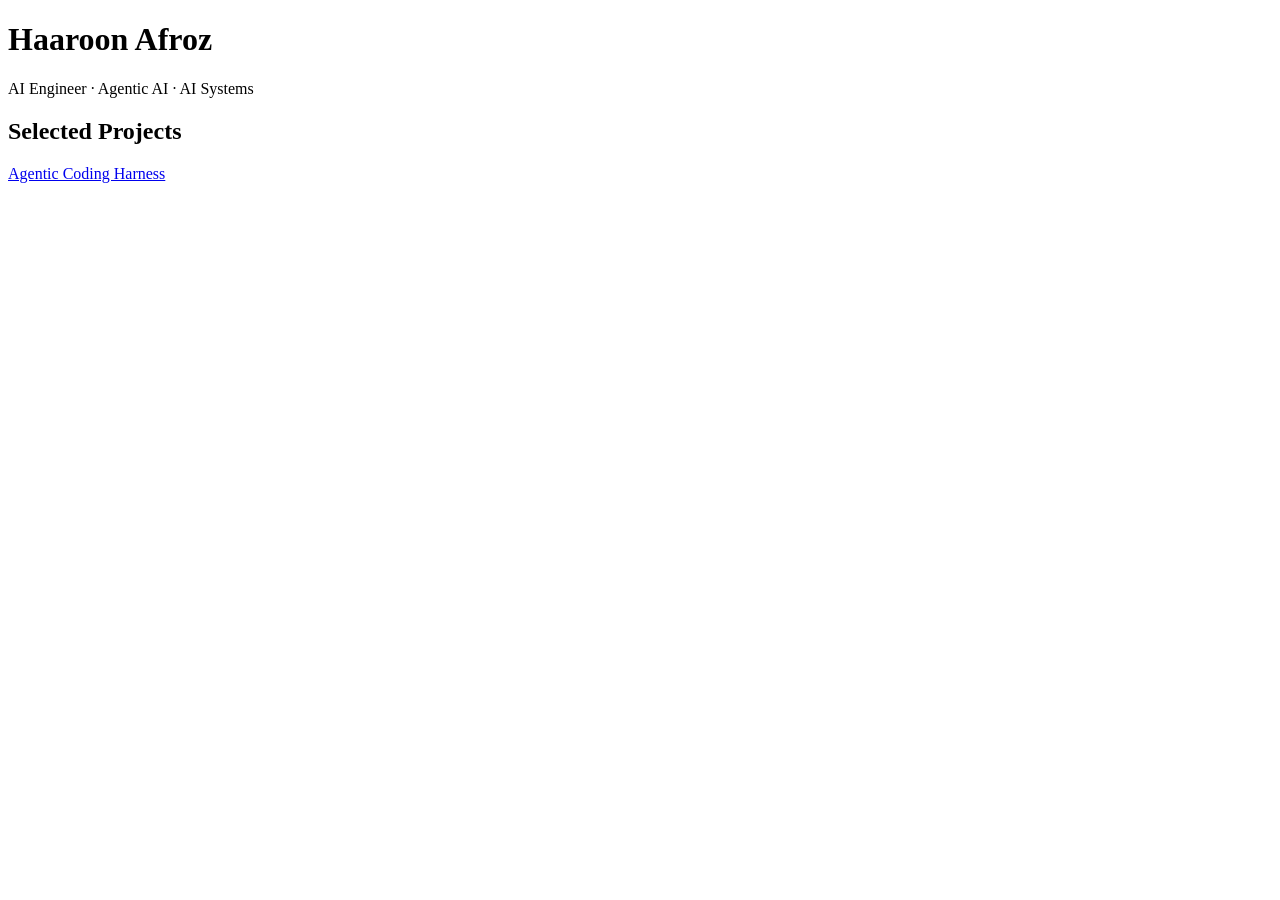
==== index.html @ fab5ee5d "first" ====
<!DOCTYPE html>
<html lang="en">
<head>
  <meta charset="UTF-8">
  <meta name="viewport" content="width=device-width, initial-scale=1.0">
  <title>Haaroon Afroz — AI Engineer</title>
  <link rel="stylesheet" href="styles.css">
</head>

<body>

  <header>
    <h1>Haaroon Afroz</h1>
    <p>AI Engineer · Agentic AI · AI Systems</p>
  </header>

  <main>
    <h2>Selected Projects</h2>

    <a href="/projects/task-coder-agent/">
      Agentic Coding Harness
    </a>
  </main>

</body>
</html>
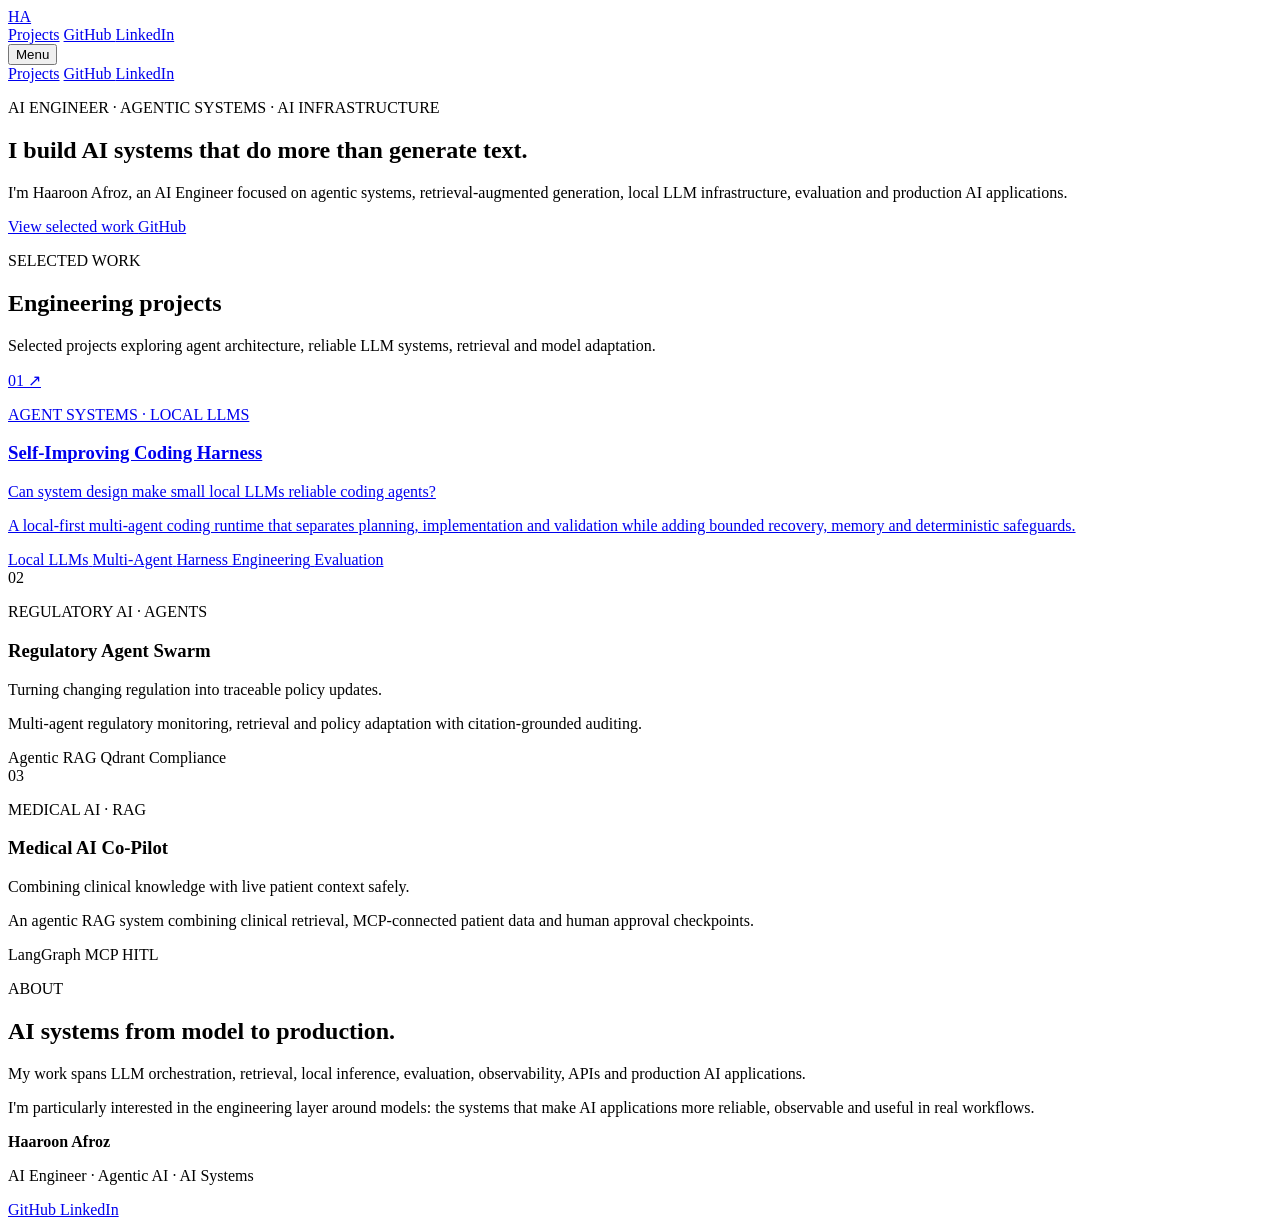
==== commit 49dc0634: "task-coder-agent" ====
--- a/index.html
+++ b/index.html
@@ -2,25 +2,390 @@
 <html lang="en">
 <head>
   <meta charset="UTF-8">
-  <meta name="viewport" content="width=device-width, initial-scale=1.0">
+
+  <meta
+    name="viewport"
+    content="width=device-width, initial-scale=1.0"
+  >
+
+  <meta
+    name="description"
+    content="Haaroon Afroz — AI Engineer working on agentic AI, RAG, local LLM systems and AI infrastructure."
+  >
+
   <title>Haaroon Afroz — AI Engineer</title>
-  <link rel="stylesheet" href="styles.css">
+
+  <link rel="stylesheet" href="/styles.css">
 </head>
 
 <body>
 
-  <header>
-    <h1>Haaroon Afroz</h1>
-    <p>AI Engineer · Agentic AI · AI Systems</p>
+  <!-- =========================
+       SITE NAVIGATION
+  ========================== -->
+
+  <header class="site-header">
+    <div class="container nav-container">
+
+      <a href="/" class="site-logo">
+        HA
+      </a>
+
+      <nav class="desktop-nav">
+        <a href="#projects">Projects</a>
+
+        <a
+          href="https://github.com/haaroonafroz"
+          target="_blank"
+          rel="noopener noreferrer"
+        >
+          GitHub
+        </a>
+
+        <a
+          href="https://www.linkedin.com/in/haaroon-afroz-ognawala/"
+          target="_blank"
+          rel="noopener noreferrer"
+        >
+          LinkedIn
+        </a>
+      </nav>
+
+      <button
+        class="mobile-menu-button"
+        aria-label="Open navigation"
+        aria-expanded="false"
+      >
+        Menu
+      </button>
+
+    </div>
+
+    <nav class="mobile-nav">
+      <a href="#projects">Projects</a>
+
+      <a
+        href="https://github.com/haaroonafroz"
+        target="_blank"
+        rel="noopener noreferrer"
+      >
+        GitHub
+      </a>
+
+      <a
+        href="https://www.linkedin.com/in/haaroon-afroz-ognawala/"
+        target="_blank"
+        rel="noopener noreferrer"
+      >
+        LinkedIn
+      </a>
+    </nav>
+
   </header>
 
+
   <main>
-    <h2>Selected Projects</h2>
-
-    <a href="/projects/task-coder-agent/">
-      Agentic Coding Harness
-    </a>
+
+    <!-- =========================
+         HERO
+    ========================== -->
+
+    <section class="home-hero section">
+      <div class="container">
+
+        <p class="eyebrow">
+          AI ENGINEER · AGENTIC SYSTEMS · AI INFRASTRUCTURE
+        </p>
+
+        <h1 class="home-title">
+          I build AI systems that
+          <span class="muted-text">
+            do more than generate text.
+          </span>
+        </h1>
+
+        <p class="home-intro">
+          I'm Haaroon Afroz, an AI Engineer focused on
+          agentic systems, retrieval-augmented generation,
+          local LLM infrastructure, evaluation and production
+          AI applications.
+        </p>
+
+        <div class="hero-actions">
+
+          <a
+            class="button button-primary"
+            href="#projects"
+          >
+            View selected work
+          </a>
+
+          <a
+            class="button button-secondary"
+            href="https://github.com/haaroonafroz"
+            target="_blank"
+            rel="noopener noreferrer"
+          >
+            GitHub
+          </a>
+
+        </div>
+
+      </div>
+    </section>
+
+
+    <!-- =========================
+         PROJECTS
+    ========================== -->
+
+    <section
+      class="section section-bordered"
+      id="projects"
+    >
+
+      <div class="container">
+
+        <div class="section-heading">
+
+          <p class="eyebrow">
+            SELECTED WORK
+          </p>
+
+          <h2>
+            Engineering projects
+          </h2>
+
+          <p class="section-description">
+            Selected projects exploring agent architecture,
+            reliable LLM systems, retrieval and model
+            adaptation.
+          </p>
+
+        </div>
+
+
+        <div class="project-grid">
+
+          <!-- PROJECT 1 -->
+
+          <a
+            href="/projects/task-coder-agent/"
+            class="project-card featured-project"
+          >
+
+            <div class="project-card-top">
+
+              <span class="project-number">
+                01
+              </span>
+
+              <span class="project-arrow">
+                ↗
+              </span>
+
+            </div>
+
+            <div class="project-card-content">
+
+              <p class="project-type">
+                AGENT SYSTEMS · LOCAL LLMS
+              </p>
+
+              <h3>
+                Self-Improving Coding Harness
+              </h3>
+
+              <p class="project-question">
+                Can system design make small local LLMs
+                reliable coding agents?
+              </p>
+
+              <p class="project-summary">
+                A local-first multi-agent coding runtime
+                that separates planning, implementation
+                and validation while adding bounded
+                recovery, memory and deterministic
+                safeguards.
+              </p>
+
+            </div>
+
+            <div class="tag-row">
+              <span>Local LLMs</span>
+              <span>Multi-Agent</span>
+              <span>Harness Engineering</span>
+              <span>Evaluation</span>
+            </div>
+
+          </a>
+
+
+          <!-- FUTURE PROJECT 2 -->
+
+          <article class="project-card project-card-placeholder">
+
+            <div class="project-card-top">
+              <span class="project-number">02</span>
+            </div>
+
+            <div class="project-card-content">
+
+              <p class="project-type">
+                REGULATORY AI · AGENTS
+              </p>
+
+              <h3>
+                Regulatory Agent Swarm
+              </h3>
+
+              <p class="project-question">
+                Turning changing regulation into
+                traceable policy updates.
+              </p>
+
+              <p class="project-summary">
+                Multi-agent regulatory monitoring,
+                retrieval and policy adaptation with
+                citation-grounded auditing.
+              </p>
+
+            </div>
+
+            <div class="tag-row">
+              <span>Agentic RAG</span>
+              <span>Qdrant</span>
+              <span>Compliance</span>
+            </div>
+
+          </article>
+
+
+          <!-- FUTURE PROJECT 3 -->
+
+          <article class="project-card project-card-placeholder">
+
+            <div class="project-card-top">
+              <span class="project-number">03</span>
+            </div>
+
+            <div class="project-card-content">
+
+              <p class="project-type">
+                MEDICAL AI · RAG
+              </p>
+
+              <h3>
+                Medical AI Co-Pilot
+              </h3>
+
+              <p class="project-question">
+                Combining clinical knowledge with
+                live patient context safely.
+              </p>
+
+              <p class="project-summary">
+                An agentic RAG system combining
+                clinical retrieval, MCP-connected
+                patient data and human approval
+                checkpoints.
+              </p>
+
+            </div>
+
+            <div class="tag-row">
+              <span>LangGraph</span>
+              <span>MCP</span>
+              <span>HITL</span>
+            </div>
+
+          </article>
+
+        </div>
+
+      </div>
+
+    </section>
+
+
+    <!-- =========================
+         ABOUT
+    ========================== -->
+
+    <section class="section section-bordered">
+
+      <div class="container narrow-container">
+
+        <p class="eyebrow">
+          ABOUT
+        </p>
+
+        <h2>
+          AI systems from model to production.
+        </h2>
+
+        <p class="large-body">
+          My work spans LLM orchestration, retrieval,
+          local inference, evaluation, observability,
+          APIs and production AI applications.
+        </p>
+
+        <p class="large-body muted-text">
+          I'm particularly interested in the engineering
+          layer around models: the systems that make AI
+          applications more reliable, observable and
+          useful in real workflows.
+        </p>
+
+      </div>
+
+    </section>
+
   </main>
+
+
+  <!-- =========================
+       FOOTER
+  ========================== -->
+
+  <footer class="site-footer">
+
+    <div class="container footer-inner">
+
+      <div>
+        <strong>Haaroon Afroz</strong>
+
+        <p>
+          AI Engineer · Agentic AI · AI Systems
+        </p>
+      </div>
+
+      <div class="footer-links">
+
+        <a
+          href="https://github.com/haaroonafroz"
+          target="_blank"
+          rel="noopener noreferrer"
+        >
+          GitHub
+        </a>
+
+        <a
+          href="https://www.linkedin.com/in/haaroon-afroz-ognawala/"
+          target="_blank"
+          rel="noopener noreferrer"
+        >
+          LinkedIn
+        </a>
+
+      </div>
+
+    </div>
+
+  </footer>
+
+
+  <script src="/script.js"></script>
 
 </body>
 </html>
--- a/styles.css
+++ b/styles.css
@@ -0,0 +1,1186 @@
+<!DOCTYPE html>
+<html lang="en">
+<head>
+
+  <meta charset="UTF-8">
+
+  <meta
+    name="viewport"
+    content="width=device-width, initial-scale=1.0"
+  >
+
+  <meta
+    name="description"
+    content="A self-improving multi-agent coding runtime designed to make resource-constrained local LLMs more reliable at non-trivial software development tasks."
+  >
+
+  <title>
+    Self-Improving Coding Harness — Haaroon Afroz
+  </title>
+
+  <link
+    rel="stylesheet"
+    href="/styles.css"
+  >
+
+</head>
+
+
+<body>
+
+
+  <!-- =========================
+       NAVIGATION
+  ========================== -->
+
+  <header class="site-header">
+
+    <div class="container nav-container">
+
+      <a href="/" class="site-logo">
+        HA
+      </a>
+
+      <nav class="desktop-nav">
+
+        <a href="/">
+          Portfolio
+        </a>
+
+        <a
+          href="https://github.com/haaroonafroz/task-coder-agent"
+          target="_blank"
+          rel="noopener noreferrer"
+        >
+          GitHub
+        </a>
+
+      </nav>
+
+      <button
+        class="mobile-menu-button"
+        aria-label="Open navigation"
+        aria-expanded="false"
+      >
+        Menu
+      </button>
+
+    </div>
+
+    <nav class="mobile-nav">
+
+      <a href="/">
+        Portfolio
+      </a>
+
+      <a
+        href="https://github.com/haaroonafroz/task-coder-agent"
+        target="_blank"
+        rel="noopener noreferrer"
+      >
+        GitHub
+      </a>
+
+    </nav>
+
+  </header>
+
+
+  <main>
+
+
+    <!-- =========================
+         PROJECT HERO
+    ========================== -->
+
+    <section class="project-hero section">
+
+      <div class="container">
+
+        <a
+          href="/#projects"
+          class="back-link"
+        >
+          ← Selected projects
+        </a>
+
+        <p class="eyebrow project-eyebrow">
+          AGENT SYSTEMS · LOCAL LLMS · HARNESS ENGINEERING
+        </p>
+
+        <h1 class="project-title">
+          Can system design make small local LLMs
+          <span class="muted-text">
+            reliable coding agents?
+          </span>
+        </h1>
+
+        <p class="project-lead">
+          I built a local-first multi-agent coding runtime
+          designed around resource-constrained LLMs.
+          Instead of relying on model scale alone, the
+          system moves reliability into the surrounding
+          architecture through specialized roles,
+          validation contracts, deterministic checks,
+          bounded recovery and persistent memory.
+        </p>
+
+
+        <div class="hero-actions">
+
+          <a
+            href="https://github.com/haaroonafroz/task-coder-agent"
+            class="button button-primary"
+            target="_blank"
+            rel="noopener noreferrer"
+          >
+            View repository ↗
+          </a>
+
+          <a
+            href="#architecture"
+            class="button button-secondary"
+          >
+            Explore architecture
+          </a>
+
+        </div>
+
+
+        <div class="project-meta-grid">
+
+          <div class="meta-item">
+            <span class="meta-label">
+              PROJECT TYPE
+            </span>
+
+            <strong>
+              Personal R&D
+            </strong>
+          </div>
+
+
+          <div class="meta-item">
+            <span class="meta-label">
+              FOCUS
+            </span>
+
+            <strong>
+              Agent reliability
+            </strong>
+          </div>
+
+
+          <div class="meta-item">
+            <span class="meta-label">
+              INFERENCE
+            </span>
+
+            <strong>
+              Local 27B-class LLMs
+            </strong>
+          </div>
+
+
+          <div class="meta-item">
+            <span class="meta-label">
+              EXECUTION
+            </span>
+
+            <strong>
+              Local-first
+            </strong>
+          </div>
+
+        </div>
+
+      </div>
+
+    </section>
+
+
+    <!-- =========================
+         PROBLEM
+    ========================== -->
+
+    <section class="section section-bordered">
+
+      <div class="container">
+
+        <div class="section-heading">
+
+          <p class="eyebrow">
+            01 · THE PROBLEM
+          </p>
+
+          <h2>
+            Smaller models expose weaknesses
+            that larger models often hide.
+          </h2>
+
+          <p class="section-description">
+            A coding agent has to plan, inspect a repository,
+            edit files, run tools, understand failures and
+            validate the result. Asking one constrained model
+            to do all of those things inside one long context
+            creates several failure modes.
+          </p>
+
+        </div>
+
+
+        <div class="three-column-grid">
+
+          <article class="info-card">
+
+            <span class="card-index">
+              01
+            </span>
+
+            <h3>
+              Long-horizon drift
+            </h3>
+
+            <p>
+              Planning, implementation and debugging compete
+              for the same context. Mistakes early in a task
+              can distort everything that follows.
+            </p>
+
+          </article>
+
+
+          <article class="info-card">
+
+            <span class="card-index">
+              02
+            </span>
+
+            <h3>
+              Failure compounds
+            </h3>
+
+            <p>
+              A bad implementation is different from a bad
+              plan. Treating both as the same failure usually
+              leads to repeated retries without correcting the
+              underlying cause.
+            </p>
+
+          </article>
+
+
+          <article class="info-card">
+
+            <span class="card-index">
+              03
+            </span>
+
+            <h3>
+              Hardware is finite
+            </h3>
+
+            <p>
+              Running several large agents concurrently is
+              unrealistic on constrained local GPUs. The
+              architecture therefore has to work serially and
+              use each model call deliberately.
+            </p>
+
+          </article>
+
+        </div>
+
+      </div>
+
+    </section>
+
+
+    <!-- =========================
+         HYPOTHESIS
+    ========================== -->
+
+    <section class="section thesis-section">
+
+      <div class="container">
+
+        <p class="eyebrow">
+          02 · DESIGN HYPOTHESIS
+        </p>
+
+        <div class="thesis-block">
+
+          <p class="thesis-small">
+            MODEL CAPABILITY
+          </p>
+
+          <p class="thesis-symbol">
+            ≠
+          </p>
+
+          <p class="thesis-large">
+            SYSTEM CAPABILITY
+          </p>
+
+        </div>
+
+        <p class="thesis-description">
+          Instead of asking a smaller model to behave like a
+          frontier model, I designed the runtime so that each
+          model call has a narrower job and the harness takes
+          responsibility for coordination, validation and
+          recovery.
+        </p>
+
+      </div>
+
+    </section>
+
+
+    <!-- =========================
+         ARCHITECTURE
+    ========================== -->
+
+    <section
+      class="section section-bordered"
+      id="architecture"
+    >
+
+      <div class="container">
+
+        <div class="section-heading">
+
+          <p class="eyebrow">
+            03 · ARCHITECTURE
+          </p>
+
+          <h2>
+            Separate planning, implementation
+            and validation.
+          </h2>
+
+          <p class="section-description">
+            The runtime routes requests into focused execution
+            paths and keeps the main development loop explicit:
+            plan, implement, validate, recover.
+          </p>
+
+        </div>
+
+
+        <!-- Architecture diagram -->
+
+        <div class="architecture">
+
+          <div class="architecture-node primary-node">
+            <span class="node-label">
+              INPUT
+            </span>
+
+            <strong>
+              User Request
+            </strong>
+          </div>
+
+
+          <div class="flow-arrow">
+            ↓
+          </div>
+
+
+          <div class="architecture-node">
+            <span class="node-label">
+              ROUTING
+            </span>
+
+            <strong>
+              Triage
+            </strong>
+
+            <small>
+              mission · hotfix · review
+            </small>
+          </div>
+
+
+          <div class="flow-arrow">
+            ↓
+          </div>
+
+
+          <div class="architecture-node">
+            <span class="node-label">
+              PLANNING
+            </span>
+
+            <strong>
+              Orchestrator
+            </strong>
+
+            <small>
+              milestones + validation contracts
+            </small>
+          </div>
+
+
+          <div class="flow-arrow">
+            ↓
+          </div>
+
+
+          <div class="architecture-node system-node">
+            <span class="node-label">
+              DETERMINISTIC
+            </span>
+
+            <strong>
+              Plan Linter
+            </strong>
+
+            <small>
+              schema · dependencies · policies
+            </small>
+          </div>
+
+
+          <div class="flow-arrow">
+            ↓
+          </div>
+
+
+          <div class="architecture-node">
+            <span class="node-label">
+              EXECUTION
+            </span>
+
+            <strong>
+              Worker
+            </strong>
+
+            <small>
+              scoped implementation
+            </small>
+          </div>
+
+
+          <div class="flow-arrow">
+            ↓
+          </div>
+
+
+          <div class="architecture-node validator-node">
+            <span class="node-label">
+              QA
+            </span>
+
+            <strong>
+              Validator
+            </strong>
+
+            <small>
+              contracts + diff review
+            </small>
+          </div>
+
+
+          <div class="validation-outcomes">
+
+            <div class="outcome-card">
+              <span>PASS</span>
+              <strong>Commit</strong>
+            </div>
+
+            <div class="outcome-card">
+              <span>FAIL</span>
+              <strong>Worker Retry</strong>
+            </div>
+
+            <div class="outcome-card">
+              <span>REPLAN</span>
+              <strong>Patch Plan</strong>
+            </div>
+
+          </div>
+
+        </div>
+
+
+        <!-- Architecture roles -->
+
+        <div class="four-column-grid architecture-role-grid">
+
+          <article class="role-card">
+
+            <span class="role-number">
+              01
+            </span>
+
+            <h3>
+              Orchestrator
+            </h3>
+
+            <p>
+              Translates a request into bounded milestones,
+              dependencies and acceptance criteria rather
+              than directly writing code.
+            </p>
+
+          </article>
+
+
+          <article class="role-card">
+
+            <span class="role-number">
+              02
+            </span>
+
+            <h3>
+              Worker
+            </h3>
+
+            <p>
+              Implements one scoped milestone using the tools
+              and files relevant to that part of the plan.
+            </p>
+
+          </article>
+
+
+          <article class="role-card">
+
+            <span class="role-number">
+              03
+            </span>
+
+            <h3>
+              Validator
+            </h3>
+
+            <p>
+              Executes validation contracts, inspects the
+              resulting diff and decides whether the work
+              passes, needs implementation repair or requires
+              replanning.
+            </p>
+
+          </article>
+
+
+          <article class="role-card">
+
+            <span class="role-number">
+              04
+            </span>
+
+            <h3>
+              Runtime
+            </h3>
+
+            <p>
+              Owns memory, permissions, retries, plan
+              mutation, session state, observability and
+              execution boundaries.
+            </p>
+
+          </article>
+
+        </div>
+
+      </div>
+
+    </section>
+
+
+    <!-- =========================
+         CORE IDEAS
+    ========================== -->
+
+    <section class="section section-bordered">
+
+      <div class="container">
+
+        <div class="section-heading">
+
+          <p class="eyebrow">
+            04 · CORE SYSTEM IDEAS
+          </p>
+
+          <h2>
+            The harness does more than call
+            three agents.
+          </h2>
+
+        </div>
+
+
+        <div class="feature-grid">
+
+          <article class="feature-card">
+
+            <p class="feature-label">
+              ACCEPTANCE-FIRST
+            </p>
+
+            <h3>
+              Define success before implementation.
+            </h3>
+
+            <p>
+              Milestones carry observable acceptance
+              criteria and validation contracts so the
+              system knows how work will be checked before
+              the Worker starts editing.
+            </p>
+
+          </article>
+
+
+          <article class="feature-card">
+
+            <p class="feature-label">
+              DETERMINISTIC SAFEGUARDS
+            </p>
+
+            <h3>
+              Don't spend reasoning on normal software checks.
+            </h3>
+
+            <p>
+              Plan structure, dependencies and policy rules
+              can be inspected programmatically rather than
+              consuming another generative model call.
+            </p>
+
+          </article>
+
+
+          <article class="feature-card">
+
+            <p class="feature-label">
+              SCOPED EXECUTION
+            </p>
+
+            <h3>
+              Limit what each Worker can change.
+            </h3>
+
+            <p>
+              Workspace writes are constrained to the current
+              task scope, reducing unintended repository-wide
+              modifications.
+            </p>
+
+          </article>
+
+
+          <article class="feature-card">
+
+            <p class="feature-label">
+              PATCH-BASED REPLANNING
+            </p>
+
+            <h3>
+              Repair the plan instead of replacing it.
+            </h3>
+
+            <p>
+              When validation reveals a planning problem,
+              targeted operations modify affected milestones
+              rather than regenerating the entire plan.
+            </p>
+
+          </article>
+
+
+          <article class="feature-card">
+
+            <p class="feature-label">
+              FAILURE MEMORY
+            </p>
+
+            <h3>
+              Reuse lessons from previous failures.
+            </h3>
+
+            <p>
+              Failures can be distilled into concise lessons
+              and surfaced in later work so recurring mistakes
+              do not always start from zero.
+            </p>
+
+          </article>
+
+
+          <article class="feature-card">
+
+            <p class="feature-label">
+              SKILL ROUTING
+            </p>
+
+            <h3>
+              Retrieve capabilities when they are needed.
+            </h3>
+
+            <p>
+              Relevant tools can be selected for the current
+              milestone instead of placing the full capability
+              catalogue into every prompt.
+            </p>
+
+          </article>
+
+        </div>
+
+      </div>
+
+    </section>
+
+
+    <!-- =========================
+         FAILURE MODEL
+    ========================== -->
+
+    <section class="section section-bordered">
+
+      <div class="container">
+
+        <div class="section-heading">
+
+          <p class="eyebrow">
+            05 · RECOVERY
+          </p>
+
+          <h2>
+            Failure is part of the execution model.
+          </h2>
+
+          <p class="section-description">
+            The runtime distinguishes between an
+            implementation that failed and a plan that was
+            wrong in the first place.
+          </p>
+
+        </div>
+
+
+        <div class="recovery-flow">
+
+          <div class="recovery-step">
+            <span>01</span>
+            <strong>Worker implements milestone</strong>
+          </div>
+
+          <div class="recovery-arrow">
+            ↓
+          </div>
+
+          <div class="recovery-step">
+            <span>02</span>
+            <strong>Validator executes contract</strong>
+          </div>
+
+          <div class="recovery-arrow">
+            ↓
+          </div>
+
+          <div class="recovery-step failure-step">
+            <span>03</span>
+            <strong>Validation fails</strong>
+          </div>
+
+          <div class="recovery-arrow">
+            ↓
+          </div>
+
+          <div class="recovery-branches">
+
+            <article class="recovery-branch">
+
+              <p class="feature-label">
+                IMPLEMENTATION FAILURE
+              </p>
+
+              <h3>
+                The plan is valid.
+              </h3>
+
+              <p>
+                Feed raw validation output, diff context and
+                relevant failure memory back into the Worker.
+              </p>
+
+              <div class="branch-outcome">
+                Worker retry →
+              </div>
+
+            </article>
+
+
+            <article class="recovery-branch">
+
+              <p class="feature-label">
+                PLANNING FAILURE
+              </p>
+
+              <h3>
+                The milestone itself is wrong.
+              </h3>
+
+              <p>
+                Escalate to the Orchestrator and patch only
+                the affected part of the plan.
+              </p>
+
+              <div class="branch-outcome">
+                REPLAN →
+              </div>
+
+            </article>
+
+          </div>
+
+        </div>
+
+      </div>
+
+    </section>
+
+
+    <!-- =========================
+         ENGINEERING TRADE-OFFS
+    ========================== -->
+
+    <section class="section section-bordered">
+
+      <div class="container">
+
+        <div class="section-heading">
+
+          <p class="eyebrow">
+            06 · ENGINEERING UNDER CONSTRAINTS
+          </p>
+
+          <h2>
+            Architectural decisions were driven
+            by the environment.
+          </h2>
+
+        </div>
+
+
+        <div class="decision-list">
+
+          <article class="decision-row">
+
+            <div class="decision-question">
+              <span>01</span>
+              <h3>Serial or parallel agents?</h3>
+            </div>
+
+            <div class="decision-answer">
+
+              <strong>
+                Serial.
+              </strong>
+
+              <p>
+                With constrained local GPU memory, predictable
+                VRAM usage matters more than maximizing
+                concurrency. The system therefore executes one
+                model call at a time.
+              </p>
+
+            </div>
+
+          </article>
+
+
+          <article class="decision-row">
+
+            <div class="decision-question">
+              <span>02</span>
+              <h3>LLM reasoning or deterministic code?</h3>
+            </div>
+
+            <div class="decision-answer">
+
+              <strong>
+                Use deterministic logic wherever possible.
+              </strong>
+
+              <p>
+                Schema issues, invalid dependencies and simple
+                policy violations do not need another LLM
+                inference.
+              </p>
+
+            </div>
+
+          </article>
+
+
+          <article class="decision-row">
+
+            <div class="decision-question">
+              <span>03</span>
+              <h3>Regenerate or patch plans?</h3>
+            </div>
+
+            <div class="decision-answer">
+
+              <strong>
+                Patch.
+              </strong>
+
+              <p>
+                Preserve valid work and mutate only the
+                affected milestones to reduce unnecessary
+                drift.
+              </p>
+
+            </div>
+
+          </article>
+
+
+          <article class="decision-row">
+
+            <div class="decision-question">
+              <span>04</span>
+              <h3>Unrestricted or scoped agents?</h3>
+            </div>
+
+            <div class="decision-answer">
+
+              <strong>
+                Scoped.
+              </strong>
+
+              <p>
+                Restricting tools and file access makes agent
+                behavior easier to reason about and limits
+                the blast radius of mistakes.
+              </p>
+
+            </div>
+
+          </article>
+
+        </div>
+
+      </div>
+
+    </section>
+
+
+    <!-- =========================
+         TECH STACK
+    ========================== -->
+
+    <section class="section section-bordered">
+
+      <div class="container">
+
+        <div class="section-heading">
+
+          <p class="eyebrow">
+            07 · IMPLEMENTATION
+          </p>
+
+          <h2>
+            Technical stack
+          </h2>
+
+        </div>
+
+
+        <div class="stack-grid">
+
+          <div class="stack-group">
+
+            <p class="stack-label">
+              RUNTIME
+            </p>
+
+            <ul>
+              <li>Python</li>
+              <li>FastAPI</li>
+            </ul>
+
+          </div>
+
+
+          <div class="stack-group">
+
+            <p class="stack-label">
+              LOCAL INFERENCE
+            </p>
+
+            <ul>
+              <li>llama.cpp</li>
+              <li>vLLM</li>
+              <li>27B-class local LLMs</li>
+            </ul>
+
+          </div>
+
+
+          <div class="stack-group">
+
+            <p class="stack-label">
+              RETRIEVAL
+            </p>
+
+            <ul>
+              <li>Qdrant</li>
+              <li>Hybrid skill retrieval</li>
+            </ul>
+
+          </div>
+
+
+          <div class="stack-group">
+
+            <p class="stack-label">
+              OBSERVABILITY
+            </p>
+
+            <ul>
+              <li>Arize Phoenix</li>
+              <li>OpenTelemetry</li>
+            </ul>
+
+          </div>
+
+
+          <div class="stack-group">
+
+            <p class="stack-label">
+              INTERFACE
+            </p>
+
+            <ul>
+              <li>React</li>
+              <li>TypeScript</li>
+            </ul>
+
+          </div>
+
+
+          <div class="stack-group">
+
+            <p class="stack-label">
+              SYSTEMS
+            </p>
+
+            <ul>
+              <li>Git</li>
+              <li>CUDA</li>
+              <li>Local sandboxing</li>
+            </ul>
+
+          </div>
+
+        </div>
+
+      </div>
+
+    </section>
+
+
+    <!-- =========================
+         FINAL CTA
+    ========================== -->
+
+    <section class="section project-cta-section">
+
+      <div class="container">
+
+        <p class="eyebrow">
+          EXPLORE THE IMPLEMENTATION
+        </p>
+
+        <h2 class="cta-heading">
+          The full runtime is available on GitHub.
+        </h2>
+
+        <p class="section-description">
+          Explore the agent prompts, execution runtime,
+          validation logic, memory layer, observability
+          integration and web interface.
+        </p>
+
+        <div class="hero-actions">
+
+          <a
+            href="https://github.com/haaroonafroz/task-coder-agent"
+            target="_blank"
+            rel="noopener noreferrer"
+            class="button button-primary"
+          >
+            Open GitHub repository ↗
+          </a>
+
+          <a
+            href="/"
+            class="button button-secondary"
+          >
+            Back to portfolio
+          </a>
+
+        </div>
+
+      </div>
+
+    </section>
+
+
+  </main>
+
+
+  <!-- =========================
+       FOOTER
+  ========================== -->
+
+  <footer class="site-footer">
+
+    <div class="container footer-inner">
+
+      <div>
+
+        <strong>
+          Haaroon Afroz
+        </strong>
+
+        <p>
+          AI Engineer · Agentic AI · AI Systems
+        </p>
+
+      </div>
+
+
+      <div class="footer-links">
+
+        <a href="/">
+          Portfolio
+        </a>
+
+        <a
+          href="https://github.com/haaroonafroz"
+          target="_blank"
+          rel="noopener noreferrer"
+        >
+          GitHub
+        </a>
+
+      </div>
+
+    </div>
+
+  </footer>
+
+
+  <script src="/script.js"></script>
+
+</body>
+</html>
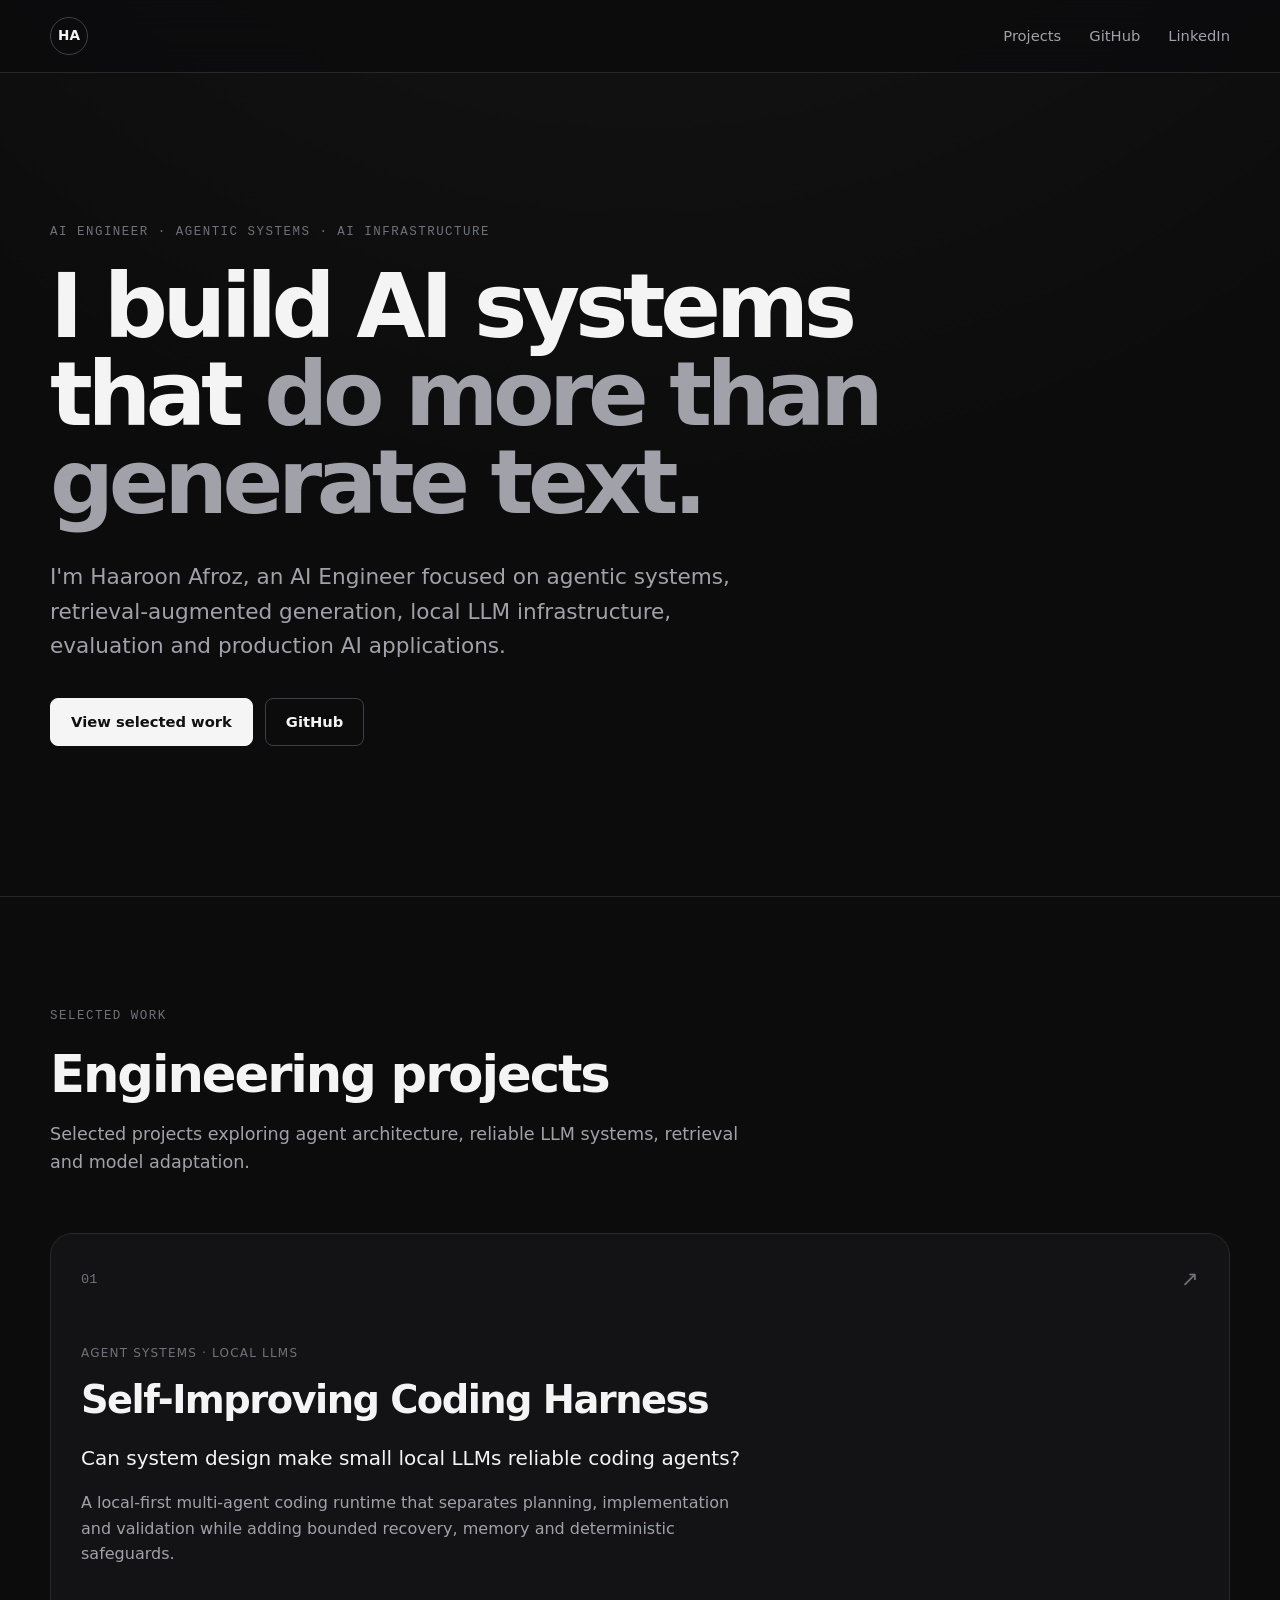
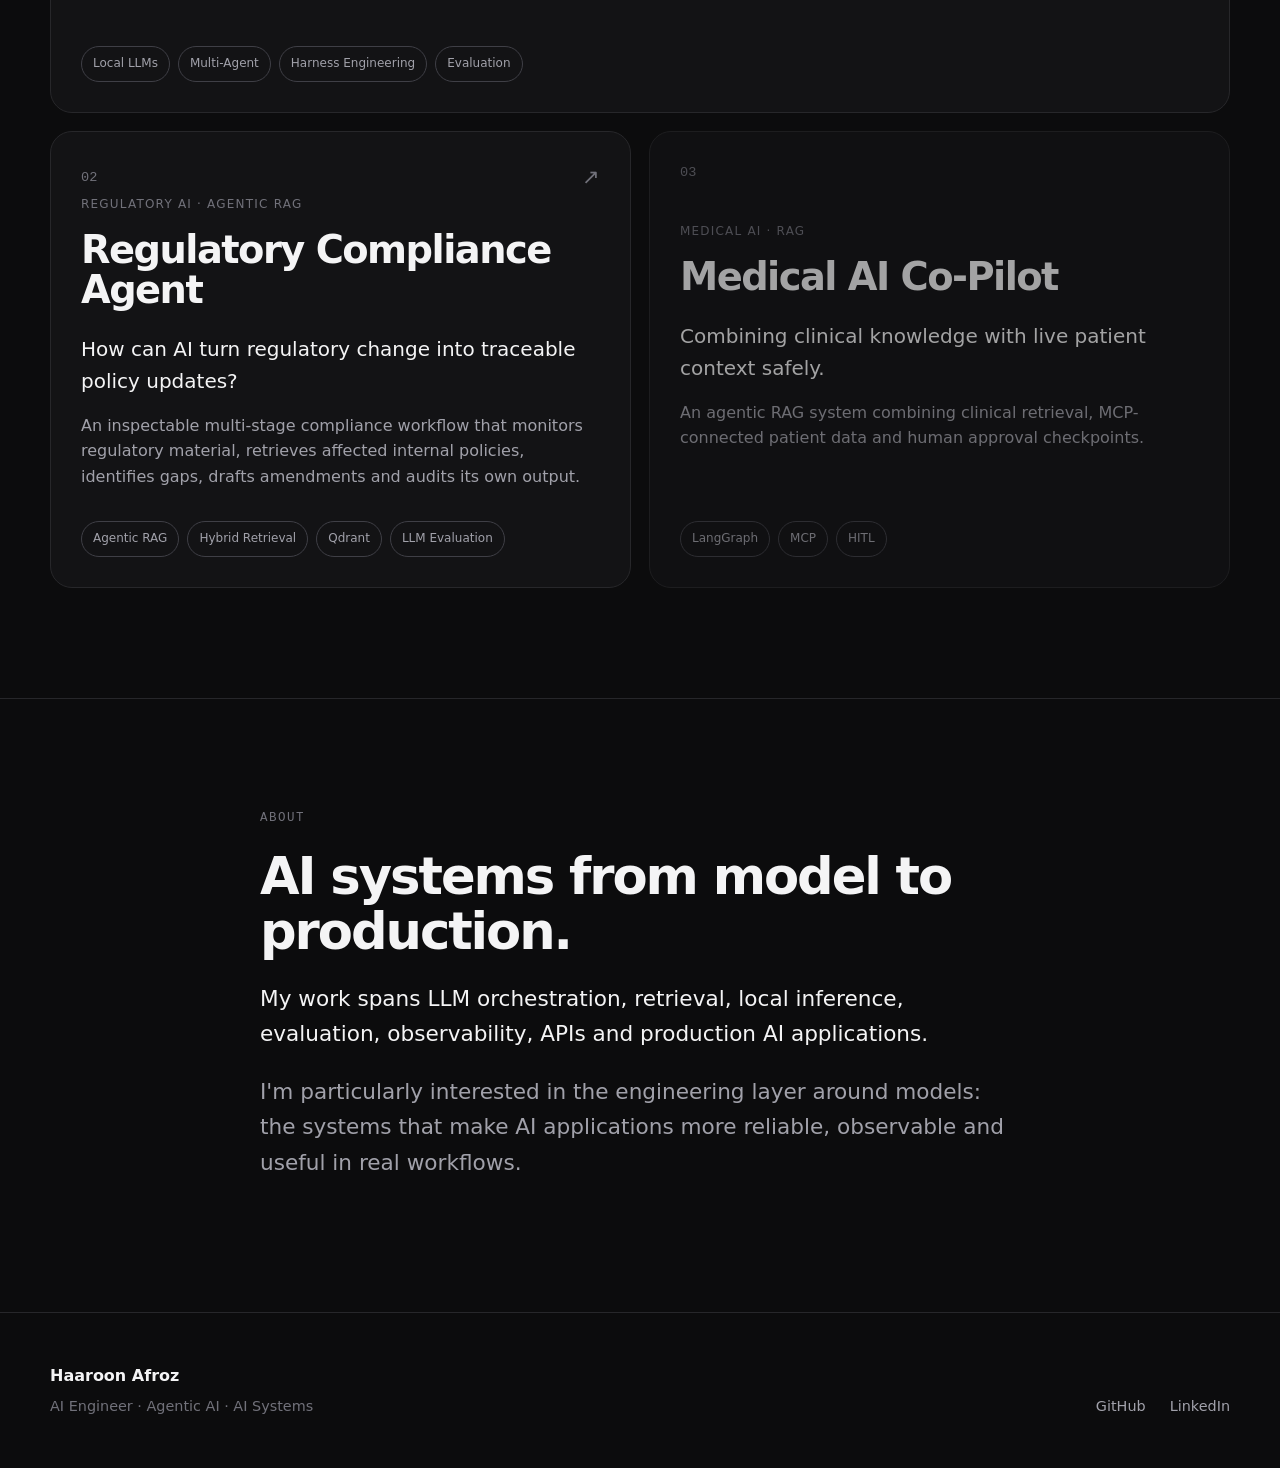
==== commit b5faf5d2: "legal-agent" ====
--- a/index.html
+++ b/index.html
@@ -223,42 +223,59 @@
 
           <!-- FUTURE PROJECT 2 -->
 
-          <article class="project-card project-card-placeholder">
+            <a
+                href="/projects/legal-compliance-agent/"
+                class="project-card"
+            >
 
             <div class="project-card-top">
-              <span class="project-number">02</span>
-            </div>
+
+                <span class="project-number">
+                02
+                </span>
+
+                <span class="project-arrow">
+                ↗
+                </span>
+
+            </div>
+
 
             <div class="project-card-content">
 
-              <p class="project-type">
-                REGULATORY AI · AGENTS
-              </p>
-
-              <h3>
-                Regulatory Agent Swarm
-              </h3>
-
-              <p class="project-question">
-                Turning changing regulation into
-                traceable policy updates.
-              </p>
-
-              <p class="project-summary">
-                Multi-agent regulatory monitoring,
-                retrieval and policy adaptation with
-                citation-grounded auditing.
-              </p>
-
-            </div>
+                <p class="project-type">
+                REGULATORY AI · AGENTIC RAG
+                </p>
+
+                <h3>
+                Regulatory Compliance Agent
+                </h3>
+
+                <p class="project-question">
+                How can AI turn regulatory change into
+                traceable policy updates?
+                </p>
+
+                <p class="project-summary">
+                An inspectable multi-stage compliance workflow
+                that monitors regulatory material, retrieves
+                affected internal policies, identifies gaps,
+                drafts amendments and audits its own output.
+                </p>
+
+            </div>
+
 
             <div class="tag-row">
-              <span>Agentic RAG</span>
-              <span>Qdrant</span>
-              <span>Compliance</span>
-            </div>
-
-          </article>
+
+                <span>Agentic RAG</span>
+                <span>Hybrid Retrieval</span>
+                <span>Qdrant</span>
+                <span>LLM Evaluation</span>
+
+            </div>
+
+            </a>
 
 
           <!-- FUTURE PROJECT 3 -->
--- a/styles.css
+++ b/styles.css
@@ -1,1186 +1,1359 @@
-<!DOCTYPE html>
-<html lang="en">
-<head>
+/* =========================================================
+   1. BASE
+========================================================= */
 
-  <meta charset="UTF-8">
-
-  <meta
-    name="viewport"
-    content="width=device-width, initial-scale=1.0"
-  >
-
-  <meta
-    name="description"
-    content="A self-improving multi-agent coding runtime designed to make resource-constrained local LLMs more reliable at non-trivial software development tasks."
-  >
-
-  <title>
-    Self-Improving Coding Harness — Haaroon Afroz
-  </title>
-
-  <link
-    rel="stylesheet"
-    href="/styles.css"
-  >
-
-</head>
-
-
-<body>
-
-
-  <!-- =========================
-       NAVIGATION
-  ========================== -->
-
-  <header class="site-header">
-
-    <div class="container nav-container">
-
-      <a href="/" class="site-logo">
-        HA
-      </a>
-
-      <nav class="desktop-nav">
-
-        <a href="/">
-          Portfolio
-        </a>
-
-        <a
-          href="https://github.com/haaroonafroz/task-coder-agent"
-          target="_blank"
-          rel="noopener noreferrer"
-        >
-          GitHub
-        </a>
-
-      </nav>
-
-      <button
-        class="mobile-menu-button"
-        aria-label="Open navigation"
-        aria-expanded="false"
-      >
-        Menu
-      </button>
-
-    </div>
-
-    <nav class="mobile-nav">
-
-      <a href="/">
-        Portfolio
-      </a>
-
-      <a
-        href="https://github.com/haaroonafroz/task-coder-agent"
-        target="_blank"
-        rel="noopener noreferrer"
-      >
-        GitHub
-      </a>
-
-    </nav>
-
-  </header>
-
-
-  <main>
-
-
-    <!-- =========================
-         PROJECT HERO
-    ========================== -->
-
-    <section class="project-hero section">
-
-      <div class="container">
-
-        <a
-          href="/#projects"
-          class="back-link"
-        >
-          ← Selected projects
-        </a>
-
-        <p class="eyebrow project-eyebrow">
-          AGENT SYSTEMS · LOCAL LLMS · HARNESS ENGINEERING
-        </p>
-
-        <h1 class="project-title">
-          Can system design make small local LLMs
-          <span class="muted-text">
-            reliable coding agents?
-          </span>
-        </h1>
-
-        <p class="project-lead">
-          I built a local-first multi-agent coding runtime
-          designed around resource-constrained LLMs.
-          Instead of relying on model scale alone, the
-          system moves reliability into the surrounding
-          architecture through specialized roles,
-          validation contracts, deterministic checks,
-          bounded recovery and persistent memory.
-        </p>
-
-
-        <div class="hero-actions">
-
-          <a
-            href="https://github.com/haaroonafroz/task-coder-agent"
-            class="button button-primary"
-            target="_blank"
-            rel="noopener noreferrer"
-          >
-            View repository ↗
-          </a>
-
-          <a
-            href="#architecture"
-            class="button button-secondary"
-          >
-            Explore architecture
-          </a>
-
-        </div>
-
-
-        <div class="project-meta-grid">
-
-          <div class="meta-item">
-            <span class="meta-label">
-              PROJECT TYPE
-            </span>
-
-            <strong>
-              Personal R&D
-            </strong>
-          </div>
-
-
-          <div class="meta-item">
-            <span class="meta-label">
-              FOCUS
-            </span>
-
-            <strong>
-              Agent reliability
-            </strong>
-          </div>
-
-
-          <div class="meta-item">
-            <span class="meta-label">
-              INFERENCE
-            </span>
-
-            <strong>
-              Local 27B-class LLMs
-            </strong>
-          </div>
-
-
-          <div class="meta-item">
-            <span class="meta-label">
-              EXECUTION
-            </span>
-
-            <strong>
-              Local-first
-            </strong>
-          </div>
-
-        </div>
-
-      </div>
-
-    </section>
-
-
-    <!-- =========================
-         PROBLEM
-    ========================== -->
-
-    <section class="section section-bordered">
-
-      <div class="container">
-
-        <div class="section-heading">
-
-          <p class="eyebrow">
-            01 · THE PROBLEM
-          </p>
-
-          <h2>
-            Smaller models expose weaknesses
-            that larger models often hide.
-          </h2>
-
-          <p class="section-description">
-            A coding agent has to plan, inspect a repository,
-            edit files, run tools, understand failures and
-            validate the result. Asking one constrained model
-            to do all of those things inside one long context
-            creates several failure modes.
-          </p>
-
-        </div>
-
-
-        <div class="three-column-grid">
-
-          <article class="info-card">
-
-            <span class="card-index">
-              01
-            </span>
-
-            <h3>
-              Long-horizon drift
-            </h3>
-
-            <p>
-              Planning, implementation and debugging compete
-              for the same context. Mistakes early in a task
-              can distort everything that follows.
-            </p>
-
-          </article>
-
-
-          <article class="info-card">
-
-            <span class="card-index">
-              02
-            </span>
-
-            <h3>
-              Failure compounds
-            </h3>
-
-            <p>
-              A bad implementation is different from a bad
-              plan. Treating both as the same failure usually
-              leads to repeated retries without correcting the
-              underlying cause.
-            </p>
-
-          </article>
-
-
-          <article class="info-card">
-
-            <span class="card-index">
-              03
-            </span>
-
-            <h3>
-              Hardware is finite
-            </h3>
-
-            <p>
-              Running several large agents concurrently is
-              unrealistic on constrained local GPUs. The
-              architecture therefore has to work serially and
-              use each model call deliberately.
-            </p>
-
-          </article>
-
-        </div>
-
-      </div>
-
-    </section>
-
-
-    <!-- =========================
-         HYPOTHESIS
-    ========================== -->
-
-    <section class="section thesis-section">
-
-      <div class="container">
-
-        <p class="eyebrow">
-          02 · DESIGN HYPOTHESIS
-        </p>
-
-        <div class="thesis-block">
-
-          <p class="thesis-small">
-            MODEL CAPABILITY
-          </p>
-
-          <p class="thesis-symbol">
-            ≠
-          </p>
-
-          <p class="thesis-large">
-            SYSTEM CAPABILITY
-          </p>
-
-        </div>
-
-        <p class="thesis-description">
-          Instead of asking a smaller model to behave like a
-          frontier model, I designed the runtime so that each
-          model call has a narrower job and the harness takes
-          responsibility for coordination, validation and
-          recovery.
-        </p>
-
-      </div>
-
-    </section>
-
-
-    <!-- =========================
-         ARCHITECTURE
-    ========================== -->
-
-    <section
-      class="section section-bordered"
-      id="architecture"
-    >
-
-      <div class="container">
-
-        <div class="section-heading">
-
-          <p class="eyebrow">
-            03 · ARCHITECTURE
-          </p>
-
-          <h2>
-            Separate planning, implementation
-            and validation.
-          </h2>
-
-          <p class="section-description">
-            The runtime routes requests into focused execution
-            paths and keeps the main development loop explicit:
-            plan, implement, validate, recover.
-          </p>
-
-        </div>
-
-
-        <!-- Architecture diagram -->
-
-        <div class="architecture">
-
-          <div class="architecture-node primary-node">
-            <span class="node-label">
-              INPUT
-            </span>
-
-            <strong>
-              User Request
-            </strong>
-          </div>
-
-
-          <div class="flow-arrow">
-            ↓
-          </div>
-
-
-          <div class="architecture-node">
-            <span class="node-label">
-              ROUTING
-            </span>
-
-            <strong>
-              Triage
-            </strong>
-
-            <small>
-              mission · hotfix · review
-            </small>
-          </div>
-
-
-          <div class="flow-arrow">
-            ↓
-          </div>
-
-
-          <div class="architecture-node">
-            <span class="node-label">
-              PLANNING
-            </span>
-
-            <strong>
-              Orchestrator
-            </strong>
-
-            <small>
-              milestones + validation contracts
-            </small>
-          </div>
-
-
-          <div class="flow-arrow">
-            ↓
-          </div>
-
-
-          <div class="architecture-node system-node">
-            <span class="node-label">
-              DETERMINISTIC
-            </span>
-
-            <strong>
-              Plan Linter
-            </strong>
-
-            <small>
-              schema · dependencies · policies
-            </small>
-          </div>
-
-
-          <div class="flow-arrow">
-            ↓
-          </div>
-
-
-          <div class="architecture-node">
-            <span class="node-label">
-              EXECUTION
-            </span>
-
-            <strong>
-              Worker
-            </strong>
-
-            <small>
-              scoped implementation
-            </small>
-          </div>
-
-
-          <div class="flow-arrow">
-            ↓
-          </div>
-
-
-          <div class="architecture-node validator-node">
-            <span class="node-label">
-              QA
-            </span>
-
-            <strong>
-              Validator
-            </strong>
-
-            <small>
-              contracts + diff review
-            </small>
-          </div>
-
-
-          <div class="validation-outcomes">
-
-            <div class="outcome-card">
-              <span>PASS</span>
-              <strong>Commit</strong>
-            </div>
-
-            <div class="outcome-card">
-              <span>FAIL</span>
-              <strong>Worker Retry</strong>
-            </div>
-
-            <div class="outcome-card">
-              <span>REPLAN</span>
-              <strong>Patch Plan</strong>
-            </div>
-
-          </div>
-
-        </div>
-
-
-        <!-- Architecture roles -->
-
-        <div class="four-column-grid architecture-role-grid">
-
-          <article class="role-card">
-
-            <span class="role-number">
-              01
-            </span>
-
-            <h3>
-              Orchestrator
-            </h3>
-
-            <p>
-              Translates a request into bounded milestones,
-              dependencies and acceptance criteria rather
-              than directly writing code.
-            </p>
-
-          </article>
-
-
-          <article class="role-card">
-
-            <span class="role-number">
-              02
-            </span>
-
-            <h3>
-              Worker
-            </h3>
-
-            <p>
-              Implements one scoped milestone using the tools
-              and files relevant to that part of the plan.
-            </p>
-
-          </article>
-
-
-          <article class="role-card">
-
-            <span class="role-number">
-              03
-            </span>
-
-            <h3>
-              Validator
-            </h3>
-
-            <p>
-              Executes validation contracts, inspects the
-              resulting diff and decides whether the work
-              passes, needs implementation repair or requires
-              replanning.
-            </p>
-
-          </article>
-
-
-          <article class="role-card">
-
-            <span class="role-number">
-              04
-            </span>
-
-            <h3>
-              Runtime
-            </h3>
-
-            <p>
-              Owns memory, permissions, retries, plan
-              mutation, session state, observability and
-              execution boundaries.
-            </p>
-
-          </article>
-
-        </div>
-
-      </div>
-
-    </section>
-
-
-    <!-- =========================
-         CORE IDEAS
-    ========================== -->
-
-    <section class="section section-bordered">
-
-      <div class="container">
-
-        <div class="section-heading">
-
-          <p class="eyebrow">
-            04 · CORE SYSTEM IDEAS
-          </p>
-
-          <h2>
-            The harness does more than call
-            three agents.
-          </h2>
-
-        </div>
-
-
-        <div class="feature-grid">
-
-          <article class="feature-card">
-
-            <p class="feature-label">
-              ACCEPTANCE-FIRST
-            </p>
-
-            <h3>
-              Define success before implementation.
-            </h3>
-
-            <p>
-              Milestones carry observable acceptance
-              criteria and validation contracts so the
-              system knows how work will be checked before
-              the Worker starts editing.
-            </p>
-
-          </article>
-
-
-          <article class="feature-card">
-
-            <p class="feature-label">
-              DETERMINISTIC SAFEGUARDS
-            </p>
-
-            <h3>
-              Don't spend reasoning on normal software checks.
-            </h3>
-
-            <p>
-              Plan structure, dependencies and policy rules
-              can be inspected programmatically rather than
-              consuming another generative model call.
-            </p>
-
-          </article>
-
-
-          <article class="feature-card">
-
-            <p class="feature-label">
-              SCOPED EXECUTION
-            </p>
-
-            <h3>
-              Limit what each Worker can change.
-            </h3>
-
-            <p>
-              Workspace writes are constrained to the current
-              task scope, reducing unintended repository-wide
-              modifications.
-            </p>
-
-          </article>
-
-
-          <article class="feature-card">
-
-            <p class="feature-label">
-              PATCH-BASED REPLANNING
-            </p>
-
-            <h3>
-              Repair the plan instead of replacing it.
-            </h3>
-
-            <p>
-              When validation reveals a planning problem,
-              targeted operations modify affected milestones
-              rather than regenerating the entire plan.
-            </p>
-
-          </article>
-
-
-          <article class="feature-card">
-
-            <p class="feature-label">
-              FAILURE MEMORY
-            </p>
-
-            <h3>
-              Reuse lessons from previous failures.
-            </h3>
-
-            <p>
-              Failures can be distilled into concise lessons
-              and surfaced in later work so recurring mistakes
-              do not always start from zero.
-            </p>
-
-          </article>
-
-
-          <article class="feature-card">
-
-            <p class="feature-label">
-              SKILL ROUTING
-            </p>
-
-            <h3>
-              Retrieve capabilities when they are needed.
-            </h3>
-
-            <p>
-              Relevant tools can be selected for the current
-              milestone instead of placing the full capability
-              catalogue into every prompt.
-            </p>
-
-          </article>
-
-        </div>
-
-      </div>
-
-    </section>
-
-
-    <!-- =========================
-         FAILURE MODEL
-    ========================== -->
-
-    <section class="section section-bordered">
-
-      <div class="container">
-
-        <div class="section-heading">
-
-          <p class="eyebrow">
-            05 · RECOVERY
-          </p>
-
-          <h2>
-            Failure is part of the execution model.
-          </h2>
-
-          <p class="section-description">
-            The runtime distinguishes between an
-            implementation that failed and a plan that was
-            wrong in the first place.
-          </p>
-
-        </div>
-
-
-        <div class="recovery-flow">
-
-          <div class="recovery-step">
-            <span>01</span>
-            <strong>Worker implements milestone</strong>
-          </div>
-
-          <div class="recovery-arrow">
-            ↓
-          </div>
-
-          <div class="recovery-step">
-            <span>02</span>
-            <strong>Validator executes contract</strong>
-          </div>
-
-          <div class="recovery-arrow">
-            ↓
-          </div>
-
-          <div class="recovery-step failure-step">
-            <span>03</span>
-            <strong>Validation fails</strong>
-          </div>
-
-          <div class="recovery-arrow">
-            ↓
-          </div>
-
-          <div class="recovery-branches">
-
-            <article class="recovery-branch">
-
-              <p class="feature-label">
-                IMPLEMENTATION FAILURE
-              </p>
-
-              <h3>
-                The plan is valid.
-              </h3>
-
-              <p>
-                Feed raw validation output, diff context and
-                relevant failure memory back into the Worker.
-              </p>
-
-              <div class="branch-outcome">
-                Worker retry →
-              </div>
-
-            </article>
-
-
-            <article class="recovery-branch">
-
-              <p class="feature-label">
-                PLANNING FAILURE
-              </p>
-
-              <h3>
-                The milestone itself is wrong.
-              </h3>
-
-              <p>
-                Escalate to the Orchestrator and patch only
-                the affected part of the plan.
-              </p>
-
-              <div class="branch-outcome">
-                REPLAN →
-              </div>
-
-            </article>
-
-          </div>
-
-        </div>
-
-      </div>
-
-    </section>
-
-
-    <!-- =========================
-         ENGINEERING TRADE-OFFS
-    ========================== -->
-
-    <section class="section section-bordered">
-
-      <div class="container">
-
-        <div class="section-heading">
-
-          <p class="eyebrow">
-            06 · ENGINEERING UNDER CONSTRAINTS
-          </p>
-
-          <h2>
-            Architectural decisions were driven
-            by the environment.
-          </h2>
-
-        </div>
-
-
-        <div class="decision-list">
-
-          <article class="decision-row">
-
-            <div class="decision-question">
-              <span>01</span>
-              <h3>Serial or parallel agents?</h3>
-            </div>
-
-            <div class="decision-answer">
-
-              <strong>
-                Serial.
-              </strong>
-
-              <p>
-                With constrained local GPU memory, predictable
-                VRAM usage matters more than maximizing
-                concurrency. The system therefore executes one
-                model call at a time.
-              </p>
-
-            </div>
-
-          </article>
-
-
-          <article class="decision-row">
-
-            <div class="decision-question">
-              <span>02</span>
-              <h3>LLM reasoning or deterministic code?</h3>
-            </div>
-
-            <div class="decision-answer">
-
-              <strong>
-                Use deterministic logic wherever possible.
-              </strong>
-
-              <p>
-                Schema issues, invalid dependencies and simple
-                policy violations do not need another LLM
-                inference.
-              </p>
-
-            </div>
-
-          </article>
-
-
-          <article class="decision-row">
-
-            <div class="decision-question">
-              <span>03</span>
-              <h3>Regenerate or patch plans?</h3>
-            </div>
-
-            <div class="decision-answer">
-
-              <strong>
-                Patch.
-              </strong>
-
-              <p>
-                Preserve valid work and mutate only the
-                affected milestones to reduce unnecessary
-                drift.
-              </p>
-
-            </div>
-
-          </article>
-
-
-          <article class="decision-row">
-
-            <div class="decision-question">
-              <span>04</span>
-              <h3>Unrestricted or scoped agents?</h3>
-            </div>
-
-            <div class="decision-answer">
-
-              <strong>
-                Scoped.
-              </strong>
-
-              <p>
-                Restricting tools and file access makes agent
-                behavior easier to reason about and limits
-                the blast radius of mistakes.
-              </p>
-
-            </div>
-
-          </article>
-
-        </div>
-
-      </div>
-
-    </section>
-
-
-    <!-- =========================
-         TECH STACK
-    ========================== -->
-
-    <section class="section section-bordered">
-
-      <div class="container">
-
-        <div class="section-heading">
-
-          <p class="eyebrow">
-            07 · IMPLEMENTATION
-          </p>
-
-          <h2>
-            Technical stack
-          </h2>
-
-        </div>
-
-
-        <div class="stack-grid">
-
-          <div class="stack-group">
-
-            <p class="stack-label">
-              RUNTIME
-            </p>
-
-            <ul>
-              <li>Python</li>
-              <li>FastAPI</li>
-            </ul>
-
-          </div>
-
-
-          <div class="stack-group">
-
-            <p class="stack-label">
-              LOCAL INFERENCE
-            </p>
-
-            <ul>
-              <li>llama.cpp</li>
-              <li>vLLM</li>
-              <li>27B-class local LLMs</li>
-            </ul>
-
-          </div>
-
-
-          <div class="stack-group">
-
-            <p class="stack-label">
-              RETRIEVAL
-            </p>
-
-            <ul>
-              <li>Qdrant</li>
-              <li>Hybrid skill retrieval</li>
-            </ul>
-
-          </div>
-
-
-          <div class="stack-group">
-
-            <p class="stack-label">
-              OBSERVABILITY
-            </p>
-
-            <ul>
-              <li>Arize Phoenix</li>
-              <li>OpenTelemetry</li>
-            </ul>
-
-          </div>
-
-
-          <div class="stack-group">
-
-            <p class="stack-label">
-              INTERFACE
-            </p>
-
-            <ul>
-              <li>React</li>
-              <li>TypeScript</li>
-            </ul>
-
-          </div>
-
-
-          <div class="stack-group">
-
-            <p class="stack-label">
-              SYSTEMS
-            </p>
-
-            <ul>
-              <li>Git</li>
-              <li>CUDA</li>
-              <li>Local sandboxing</li>
-            </ul>
-
-          </div>
-
-        </div>
-
-      </div>
-
-    </section>
-
-
-    <!-- =========================
-         FINAL CTA
-    ========================== -->
-
-    <section class="section project-cta-section">
-
-      <div class="container">
-
-        <p class="eyebrow">
-          EXPLORE THE IMPLEMENTATION
-        </p>
-
-        <h2 class="cta-heading">
-          The full runtime is available on GitHub.
-        </h2>
-
-        <p class="section-description">
-          Explore the agent prompts, execution runtime,
-          validation logic, memory layer, observability
-          integration and web interface.
-        </p>
-
-        <div class="hero-actions">
-
-          <a
-            href="https://github.com/haaroonafroz/task-coder-agent"
-            target="_blank"
-            rel="noopener noreferrer"
-            class="button button-primary"
-          >
-            Open GitHub repository ↗
-          </a>
-
-          <a
-            href="/"
-            class="button button-secondary"
-          >
-            Back to portfolio
-          </a>
-
-        </div>
-
-      </div>
-
-    </section>
-
-
-  </main>
-
-
-  <!-- =========================
-       FOOTER
-  ========================== -->
-
-  <footer class="site-footer">
-
-    <div class="container footer-inner">
-
-      <div>
-
-        <strong>
-          Haaroon Afroz
-        </strong>
-
-        <p>
-          AI Engineer · Agentic AI · AI Systems
-        </p>
-
-      </div>
-
-
-      <div class="footer-links">
-
-        <a href="/">
-          Portfolio
-        </a>
-
-        <a
-          href="https://github.com/haaroonafroz"
-          target="_blank"
-          rel="noopener noreferrer"
-        >
-          GitHub
-        </a>
-
-      </div>
-
-    </div>
-
-  </footer>
-
-
-  <script src="/script.js"></script>
-
-</body>
-</html>+:root {
+    --background: #0c0c0d;
+    --surface: #131315;
+    --surface-light: #18181b;
+  
+    --text: #f4f4f5;
+    --text-secondary: #a1a1aa;
+    --text-muted: #71717a;
+  
+    --border: #27272a;
+    --border-light: #3f3f46;
+  
+    --max-width: 1180px;
+    --reading-width: 760px;
+  
+    --radius-sm: 8px;
+    --radius-md: 14px;
+    --radius-lg: 22px;
+  
+    --transition: 180ms ease;
+  }
+  
+  
+  * {
+    box-sizing: border-box;
+  }
+  
+  
+  html {
+    scroll-behavior: smooth;
+  }
+  
+  
+  body {
+    margin: 0;
+  
+    background:
+      radial-gradient(
+        circle at 50% -20%,
+        rgba(255, 255, 255, 0.055),
+        transparent 30%
+      ),
+      var(--background);
+  
+    color: var(--text);
+  
+    font-family:
+      Inter,
+      ui-sans-serif,
+      system-ui,
+      -apple-system,
+      BlinkMacSystemFont,
+      "Segoe UI",
+      sans-serif;
+  
+    line-height: 1.6;
+  }
+  
+  
+  a {
+    color: inherit;
+    text-decoration: none;
+  }
+  
+  
+  img {
+    max-width: 100%;
+    display: block;
+  }
+  
+  
+  button {
+    font: inherit;
+  }
+  
+  
+  /* =========================================================
+     2. LAYOUT
+  ========================================================= */
+  
+  .container {
+    width: min(
+      calc(100% - 40px),
+      var(--max-width)
+    );
+  
+    margin-inline: auto;
+  }
+  
+  
+  .narrow-container {
+    max-width: var(--reading-width);
+  }
+  
+  
+  .section {
+    padding: 110px 0;
+  }
+  
+  
+  .section-bordered {
+    border-top: 1px solid var(--border);
+  }
+  
+  
+  .section-heading {
+    max-width: 760px;
+    margin-bottom: 56px;
+  }
+  
+  
+  .section-heading h2,
+  .narrow-container h2 {
+    margin: 10px 0 18px;
+  
+    font-size: clamp(
+      2rem,
+      4vw,
+      3.5rem
+    );
+  
+    line-height: 1.08;
+    letter-spacing: -0.04em;
+  }
+  
+  
+  .section-description {
+    max-width: 700px;
+  
+    margin: 0;
+  
+    color: var(--text-secondary);
+  
+    font-size: 1.1rem;
+  }
+  
+  
+  .eyebrow {
+    margin: 0 0 20px;
+  
+    color: var(--text-muted);
+  
+    font-family:
+      "SFMono-Regular",
+      Consolas,
+      "Liberation Mono",
+      monospace;
+  
+    font-size: 0.78rem;
+  
+    letter-spacing: 0.12em;
+  
+    text-transform: uppercase;
+  }
+  
+  
+  .muted-text {
+    color: var(--text-secondary);
+  }
+  
+  
+  .large-body {
+    font-size: 1.35rem;
+    line-height: 1.65;
+  }
+  
+  
+  /* =========================================================
+     3. NAVIGATION
+  ========================================================= */
+  
+  .site-header {
+    position: sticky;
+    top: 0;
+    z-index: 100;
+  
+    background: rgba(12, 12, 13, 0.88);
+  
+    border-bottom: 1px solid var(--border);
+  
+    backdrop-filter: blur(16px);
+  }
+  
+  
+  .nav-container {
+    min-height: 72px;
+  
+    display: flex;
+    align-items: center;
+    justify-content: space-between;
+  }
+  
+  
+  .site-logo {
+    width: 38px;
+    height: 38px;
+  
+    display: grid;
+    place-items: center;
+  
+    border: 1px solid var(--border-light);
+    border-radius: 50%;
+  
+    font-weight: 700;
+    font-size: 0.85rem;
+  
+    transition: var(--transition);
+  }
+  
+  
+  .site-logo:hover {
+    border-color: var(--text-secondary);
+  }
+  
+  
+  .desktop-nav {
+    display: flex;
+    align-items: center;
+  
+    gap: 28px;
+  
+    color: var(--text-secondary);
+  
+    font-size: 0.92rem;
+  }
+  
+  
+  .desktop-nav a {
+    transition: color var(--transition);
+  }
+  
+  
+  .desktop-nav a:hover {
+    color: var(--text);
+  }
+  
+  
+  .mobile-menu-button {
+    display: none;
+  
+    color: var(--text);
+    background: transparent;
+  
+    border: 0;
+  
+    cursor: pointer;
+  }
+  
+  
+  .mobile-nav {
+    display: none;
+  }
+  
+  
+  /* =========================================================
+     4. BUTTONS
+  ========================================================= */
+  
+  .hero-actions {
+    display: flex;
+    flex-wrap: wrap;
+  
+    gap: 12px;
+  
+    margin-top: 34px;
+  }
+  
+  
+  .button {
+    min-height: 48px;
+  
+    display: inline-flex;
+    align-items: center;
+    justify-content: center;
+  
+    padding: 0 20px;
+  
+    border-radius: var(--radius-sm);
+  
+    font-size: 0.92rem;
+    font-weight: 600;
+  
+    transition:
+      background var(--transition),
+      border-color var(--transition),
+      transform var(--transition);
+  }
+  
+  
+  .button:hover {
+    transform: translateY(-1px);
+  }
+  
+  
+  .button-primary {
+    color: #111;
+  
+    background: #f5f5f5;
+  
+    border: 1px solid #f5f5f5;
+  }
+  
+  
+  .button-primary:hover {
+    background: #d4d4d8;
+  }
+  
+  
+  .button-secondary {
+    color: var(--text);
+  
+    background: transparent;
+  
+    border: 1px solid var(--border-light);
+  }
+  
+  
+  .button-secondary:hover {
+    background: var(--surface-light);
+  
+    border-color: var(--text-muted);
+  }
+  
+  
+  /* =========================================================
+     5. HOMEPAGE HERO
+  ========================================================= */
+  
+  .home-hero {
+    padding-top: 150px;
+    padding-bottom: 150px;
+  }
+  
+  
+  .home-title {
+    max-width: 980px;
+  
+    margin: 0;
+  
+    font-size: clamp(
+      3rem,
+      7vw,
+      6.5rem
+    );
+  
+    line-height: 0.98;
+    letter-spacing: -0.06em;
+  }
+  
+  
+  .home-intro {
+    max-width: 700px;
+  
+    margin-top: 34px;
+  
+    color: var(--text-secondary);
+  
+    font-size: clamp(
+      1.1rem,
+      2vw,
+      1.35rem
+    );
+  }
+  
+  
+  /* =========================================================
+     6. PROJECT CARDS
+  ========================================================= */
+  
+  .project-grid {
+    display: grid;
+  
+    grid-template-columns:
+      repeat(2, minmax(0, 1fr));
+  
+    gap: 18px;
+  }
+  
+  
+  .project-card {
+    min-height: 420px;
+  
+    display: flex;
+    flex-direction: column;
+    justify-content: space-between;
+  
+    padding: 30px;
+  
+    background: var(--surface);
+  
+    border: 1px solid var(--border);
+    border-radius: var(--radius-lg);
+  
+    transition:
+      transform var(--transition),
+      border-color var(--transition),
+      background var(--transition);
+  }
+  
+  
+  a.project-card:hover {
+    transform: translateY(-4px);
+  
+    background: var(--surface-light);
+  
+    border-color: var(--border-light);
+  }
+  
+  
+  .featured-project {
+    grid-column: span 2;
+  
+    min-height: 480px;
+  }
+  
+  
+  .project-card-top {
+    display: flex;
+    justify-content: space-between;
+    align-items: center;
+  
+    color: var(--text-muted);
+  
+    font-family:
+      "SFMono-Regular",
+      Consolas,
+      monospace;
+  
+    font-size: 0.85rem;
+  }
+  
+  
+  .project-arrow {
+    font-size: 1.3rem;
+  }
+  
+  
+  .project-card-content {
+    max-width: 720px;
+  }
+  
+  
+  .project-type {
+    margin: 0 0 16px;
+  
+    color: var(--text-muted);
+  
+    font-size: 0.75rem;
+    letter-spacing: 0.1em;
+  }
+  
+  
+  .project-card h3 {
+    margin: 0;
+  
+    font-size: clamp(
+      1.8rem,
+      3vw,
+      3.3rem
+    );
+  
+    line-height: 1.05;
+    letter-spacing: -0.04em;
+  }
+  
+  
+  .project-question {
+    margin: 22px 0 0;
+  
+    font-size: 1.25rem;
+  
+    color: var(--text);
+  }
+  
+  
+  .project-summary {
+    max-width: 660px;
+  
+    margin: 16px 0 0;
+  
+    color: var(--text-secondary);
+  
+    font-size: 1rem;
+  }
+  
+  
+  .tag-row {
+    display: flex;
+    flex-wrap: wrap;
+  
+    gap: 8px;
+  
+    margin-top: 32px;
+  }
+  
+  
+  .tag-row span {
+    padding: 7px 11px;
+  
+    color: var(--text-secondary);
+  
+    border: 1px solid var(--border-light);
+    border-radius: 100px;
+  
+    font-size: 0.75rem;
+  }
+  
+  
+  .project-card-placeholder {
+    opacity: 0.65;
+  }
+  
+  
+  /* =========================================================
+     7. PROJECT HERO
+  ========================================================= */
+  
+  .project-hero {
+    padding-top: 110px;
+    padding-bottom: 100px;
+  }
+  
+  
+  .back-link {
+    display: inline-block;
+  
+    margin-bottom: 70px;
+  
+    color: var(--text-muted);
+  
+    font-size: 0.9rem;
+  
+    transition: color var(--transition);
+  }
+  
+  
+  .back-link:hover {
+    color: var(--text);
+  }
+  
+  
+  .project-title {
+    max-width: 1000px;
+  
+    margin: 0;
+  
+    font-size: clamp(
+      3rem,
+      6vw,
+      6rem
+    );
+  
+    line-height: 0.99;
+    letter-spacing: -0.055em;
+  }
+  
+  
+  .project-lead {
+    max-width: 780px;
+  
+    margin: 34px 0 0;
+  
+    color: var(--text-secondary);
+  
+    font-size: 1.25rem;
+    line-height: 1.65;
+  }
+  
+  
+  .project-meta-grid {
+    margin-top: 80px;
+  
+    display: grid;
+  
+    grid-template-columns:
+      repeat(4, minmax(0, 1fr));
+  
+    border-top: 1px solid var(--border);
+    border-bottom: 1px solid var(--border);
+  }
+  
+  
+  .meta-item {
+    padding: 24px 16px 24px 0;
+  }
+  
+  
+  .meta-item + .meta-item {
+    padding-left: 24px;
+  
+    border-left: 1px solid var(--border);
+  }
+  
+  
+  .meta-label {
+    display: block;
+  
+    margin-bottom: 8px;
+  
+    color: var(--text-muted);
+  
+    font-family:
+      "SFMono-Regular",
+      Consolas,
+      monospace;
+  
+    font-size: 0.68rem;
+  
+    letter-spacing: 0.1em;
+  }
+  
+  
+  .meta-item strong {
+    font-size: 0.95rem;
+  }
+  
+  
+  /* =========================================================
+     8. GENERAL CARDS
+  ========================================================= */
+  
+  .three-column-grid {
+    display: grid;
+  
+    grid-template-columns:
+      repeat(3, minmax(0, 1fr));
+  
+    gap: 16px;
+  }
+  
+  
+  .four-column-grid {
+    display: grid;
+  
+    grid-template-columns:
+      repeat(4, minmax(0, 1fr));
+  
+    gap: 14px;
+  }
+  
+  
+  .info-card,
+  .role-card,
+  .feature-card {
+    padding: 28px;
+  
+    background: var(--surface);
+  
+    border: 1px solid var(--border);
+    border-radius: var(--radius-md);
+  }
+  
+  
+  .card-index,
+  .role-number {
+    display: block;
+  
+    margin-bottom: 50px;
+  
+    color: var(--text-muted);
+  
+    font-family:
+      "SFMono-Regular",
+      Consolas,
+      monospace;
+  
+    font-size: 0.76rem;
+  }
+  
+  
+  .info-card h3,
+  .role-card h3,
+  .feature-card h3 {
+    margin: 0 0 14px;
+  
+    font-size: 1.25rem;
+  
+    letter-spacing: -0.02em;
+  }
+  
+  
+  .info-card p,
+  .role-card p,
+  .feature-card p {
+    margin: 0;
+  
+    color: var(--text-secondary);
+  }
+  
+  
+  /* =========================================================
+     9. THESIS
+  ========================================================= */
+  
+  .thesis-section {
+    background:
+      linear-gradient(
+        180deg,
+        rgba(255,255,255,0.025),
+        transparent
+      );
+  }
+  
+  
+  .thesis-block {
+    max-width: 900px;
+  
+    margin: 80px 0 40px;
+  
+    display: flex;
+    flex-direction: column;
+  }
+  
+  
+  .thesis-small,
+  .thesis-large,
+  .thesis-symbol {
+    margin: 0;
+  
+    font-weight: 700;
+  
+    letter-spacing: -0.05em;
+  }
+  
+  
+  .thesis-small {
+    color: var(--text-secondary);
+  
+    font-size: clamp(
+      2.5rem,
+      6vw,
+      5.5rem
+    );
+  }
+  
+  
+  .thesis-symbol {
+    color: var(--text-muted);
+  
+    font-size: 4rem;
+  }
+  
+  
+  .thesis-large {
+    font-size: clamp(
+      3rem,
+      8vw,
+      7rem
+    );
+  
+    line-height: 1;
+  }
+  
+  
+  .thesis-description {
+    max-width: 740px;
+  
+    color: var(--text-secondary);
+  
+    font-size: 1.2rem;
+  }
+  
+  
+  /* =========================================================
+     10. ARCHITECTURE
+  ========================================================= */
+  
+  .architecture {
+    max-width: 700px;
+  
+    margin: 0 auto 70px;
+  
+    display: flex;
+    flex-direction: column;
+    align-items: center;
+  }
+  
+  
+  .architecture-node {
+    width: min(100%, 430px);
+  
+    padding: 22px 26px;
+  
+    text-align: center;
+  
+    background: var(--surface);
+  
+    border: 1px solid var(--border-light);
+    border-radius: var(--radius-md);
+  }
+  
+  
+  .architecture-node strong {
+    display: block;
+  
+    font-size: 1.25rem;
+  }
+  
+  
+  .architecture-node small {
+    display: block;
+  
+    margin-top: 6px;
+  
+    color: var(--text-muted);
+  }
+  
+  
+  .node-label {
+    display: block;
+  
+    margin-bottom: 7px;
+  
+    color: var(--text-muted);
+  
+    font-family:
+      "SFMono-Regular",
+      Consolas,
+      monospace;
+  
+    font-size: 0.68rem;
+  
+    letter-spacing: 0.1em;
+  }
+  
+  
+  .primary-node {
+    border-color: #52525b;
+  }
+  
+  
+  .system-node {
+    border-style: dashed;
+  }
+  
+  
+  .validator-node {
+    border-color: #71717a;
+  }
+  
+  
+  .flow-arrow,
+  .recovery-arrow {
+    padding: 12px 0;
+  
+    color: var(--text-muted);
+  
+    font-size: 1.3rem;
+  }
+  
+  
+  .validation-outcomes {
+    width: 100%;
+  
+    margin-top: 26px;
+  
+    display: grid;
+  
+    grid-template-columns:
+      repeat(3, minmax(0, 1fr));
+  
+    gap: 10px;
+  }
+  
+  
+  .outcome-card {
+    padding: 18px;
+  
+    text-align: center;
+  
+    background: var(--surface);
+  
+    border: 1px solid var(--border);
+    border-radius: var(--radius-sm);
+  }
+  
+  
+  .outcome-card span {
+    display: block;
+  
+    margin-bottom: 6px;
+  
+    color: var(--text-muted);
+  
+    font-family:
+      "SFMono-Regular",
+      Consolas,
+      monospace;
+  
+    font-size: 0.7rem;
+  }
+  
+  
+  .outcome-card strong {
+    font-size: 0.9rem;
+  }
+  
+  
+  /* =========================================================
+     11. FEATURES
+  ========================================================= */
+  
+  .feature-grid {
+    display: grid;
+  
+    grid-template-columns:
+      repeat(2, minmax(0, 1fr));
+  
+    gap: 14px;
+  }
+  
+  
+  .feature-card {
+    min-height: 280px;
+  }
+  
+  
+  .feature-label {
+    margin: 0 0 50px !important;
+  
+    color: var(--text-muted) !important;
+  
+    font-family:
+      "SFMono-Regular",
+      Consolas,
+      monospace;
+  
+    font-size: 0.72rem;
+  
+    letter-spacing: 0.09em;
+  }
+  
+  
+  /* =========================================================
+     12. RECOVERY
+  ========================================================= */
+  
+  .recovery-flow {
+    max-width: 900px;
+  
+    margin-inline: auto;
+  }
+  
+  
+  .recovery-step {
+    max-width: 500px;
+  
+    margin-inline: auto;
+  
+    display: flex;
+    align-items: center;
+  
+    gap: 24px;
+  
+    padding: 20px 24px;
+  
+    background: var(--surface);
+  
+    border: 1px solid var(--border);
+    border-radius: var(--radius-md);
+  }
+  
+  
+  .recovery-step span {
+    color: var(--text-muted);
+  
+    font-family:
+      "SFMono-Regular",
+      Consolas,
+      monospace;
+  }
+  
+  
+  .recovery-arrow {
+    text-align: center;
+  }
+  
+  
+  .failure-step {
+    border-color: #52525b;
+  }
+  
+  
+  .recovery-branches {
+    display: grid;
+  
+    grid-template-columns:
+      repeat(2, minmax(0, 1fr));
+  
+    gap: 16px;
+  
+    margin-top: 24px;
+  }
+  
+  
+  .recovery-branch {
+    padding: 30px;
+  
+    background: var(--surface);
+  
+    border: 1px solid var(--border);
+    border-radius: var(--radius-md);
+  }
+  
+  
+  .recovery-branch h3 {
+    margin: 0 0 14px;
+  }
+  
+  
+  .recovery-branch p {
+    color: var(--text-secondary);
+  }
+  
+  
+  .branch-outcome {
+    margin-top: 32px;
+  
+    font-weight: 600;
+  }
+  
+  
+  /* =========================================================
+     13. DECISIONS
+  ========================================================= */
+  
+  .decision-list {
+    border-top: 1px solid var(--border);
+  }
+  
+  
+  .decision-row {
+    display: grid;
+  
+    grid-template-columns:
+      0.9fr 1.4fr;
+  
+    gap: 50px;
+  
+    padding: 38px 0;
+  
+    border-bottom: 1px solid var(--border);
+  }
+  
+  
+  .decision-question {
+    display: flex;
+  
+    gap: 20px;
+  }
+  
+  
+  .decision-question span {
+    color: var(--text-muted);
+  
+    font-family:
+      "SFMono-Regular",
+      Consolas,
+      monospace;
+  
+    font-size: 0.75rem;
+  }
+  
+  
+  .decision-question h3 {
+    margin: 0;
+  }
+  
+  
+  .decision-answer strong {
+    display: block;
+  
+    margin-bottom: 8px;
+  }
+  
+  
+  .decision-answer p {
+    margin: 0;
+  
+    color: var(--text-secondary);
+  }
+  
+  
+  /* =========================================================
+     14. STACK
+  ========================================================= */
+  
+  .stack-grid {
+    display: grid;
+  
+    grid-template-columns:
+      repeat(3, minmax(0, 1fr));
+  
+    gap: 1px;
+  
+    overflow: hidden;
+  
+    background: var(--border);
+  
+    border: 1px solid var(--border);
+    border-radius: var(--radius-md);
+  }
+  
+  
+  .stack-group {
+    padding: 30px;
+  
+    background: var(--surface);
+  }
+  
+  
+  .stack-label {
+    margin: 0 0 24px;
+  
+    color: var(--text-muted);
+  
+    font-family:
+      "SFMono-Regular",
+      Consolas,
+      monospace;
+  
+    font-size: 0.7rem;
+  
+    letter-spacing: 0.1em;
+  }
+  
+  
+  .stack-group ul {
+    margin: 0;
+    padding: 0;
+  
+    list-style: none;
+  }
+  
+  
+  .stack-group li {
+    margin: 8px 0;
+  
+    color: var(--text-secondary);
+  }
+  
+  
+  /* =========================================================
+     15. CTA
+  ========================================================= */
+  
+  .project-cta-section {
+    padding-top: 140px;
+    padding-bottom: 140px;
+  }
+  
+  
+  .cta-heading {
+    max-width: 760px;
+  
+    margin: 0;
+  
+    font-size: clamp(
+      2.5rem,
+      5vw,
+      4.8rem
+    );
+  
+    line-height: 1.05;
+    letter-spacing: -0.05em;
+  }
+  
+  
+  /* =========================================================
+     16. FOOTER
+  ========================================================= */
+  
+  .site-footer {
+    padding: 50px 0;
+  
+    border-top: 1px solid var(--border);
+  }
+  
+  
+  .footer-inner {
+    display: flex;
+    align-items: flex-end;
+    justify-content: space-between;
+  
+    gap: 30px;
+  }
+  
+  
+  .footer-inner p {
+    margin: 6px 0 0;
+  
+    color: var(--text-muted);
+  
+    font-size: 0.9rem;
+  }
+  
+  
+  .footer-links {
+    display: flex;
+  
+    gap: 24px;
+  
+    color: var(--text-secondary);
+  
+    font-size: 0.9rem;
+  }
+  
+  
+  /* =========================================================
+     17. RESPONSIVE
+  ========================================================= */
+  
+  @media (max-width: 900px) {
+  
+    .section {
+      padding: 80px 0;
+    }
+  
+  
+    .three-column-grid,
+    .four-column-grid {
+      grid-template-columns: 1fr 1fr;
+    }
+  
+  
+    .project-meta-grid {
+      grid-template-columns: 1fr 1fr;
+    }
+  
+  
+    .meta-item:nth-child(3) {
+      border-left: 0;
+      border-top: 1px solid var(--border);
+    }
+  
+  
+    .meta-item:nth-child(4) {
+      border-top: 1px solid var(--border);
+    }
+  
+  
+    .feature-grid {
+      grid-template-columns: 1fr;
+    }
+  
+  
+    .stack-grid {
+      grid-template-columns: 1fr 1fr;
+    }
+  
+  }
+  
+  
+  @media (max-width: 700px) {
+  
+    .container {
+      width: min(
+        calc(100% - 28px),
+        var(--max-width)
+      );
+    }
+  
+  
+    .home-hero {
+      padding-top: 100px;
+      padding-bottom: 100px;
+    }
+  
+  
+    .desktop-nav {
+      display: none;
+    }
+  
+  
+    .mobile-menu-button {
+      display: block;
+    }
+  
+  
+    .mobile-nav {
+      display: none;
+  
+      flex-direction: column;
+  
+      gap: 16px;
+  
+      padding:
+        20px
+        max(14px, calc((100% - var(--max-width)) / 2));
+  
+      border-top: 1px solid var(--border);
+    }
+  
+  
+    .mobile-nav.open {
+      display: flex;
+    }
+  
+  
+    .featured-project {
+      grid-column: span 1;
+    }
+  
+  
+    .project-grid,
+    .three-column-grid,
+    .four-column-grid,
+    .recovery-branches,
+    .stack-grid {
+      grid-template-columns: 1fr;
+    }
+  
+  
+    .project-card {
+      min-height: 380px;
+    }
+  
+  
+    .project-meta-grid {
+      grid-template-columns: 1fr;
+    }
+  
+  
+    .meta-item,
+    .meta-item + .meta-item {
+      padding: 18px 0;
+  
+      border-left: 0;
+      border-top: 1px solid var(--border);
+    }
+  
+  
+    .meta-item:first-child {
+      border-top: 0;
+    }
+  
+  
+    .validation-outcomes {
+      grid-template-columns: 1fr;
+    }
+  
+  
+    .decision-row {
+      grid-template-columns: 1fr;
+  
+      gap: 20px;
+    }
+  
+  
+    .footer-inner {
+      align-items: flex-start;
+      flex-direction: column;
+    }
+  
+  }
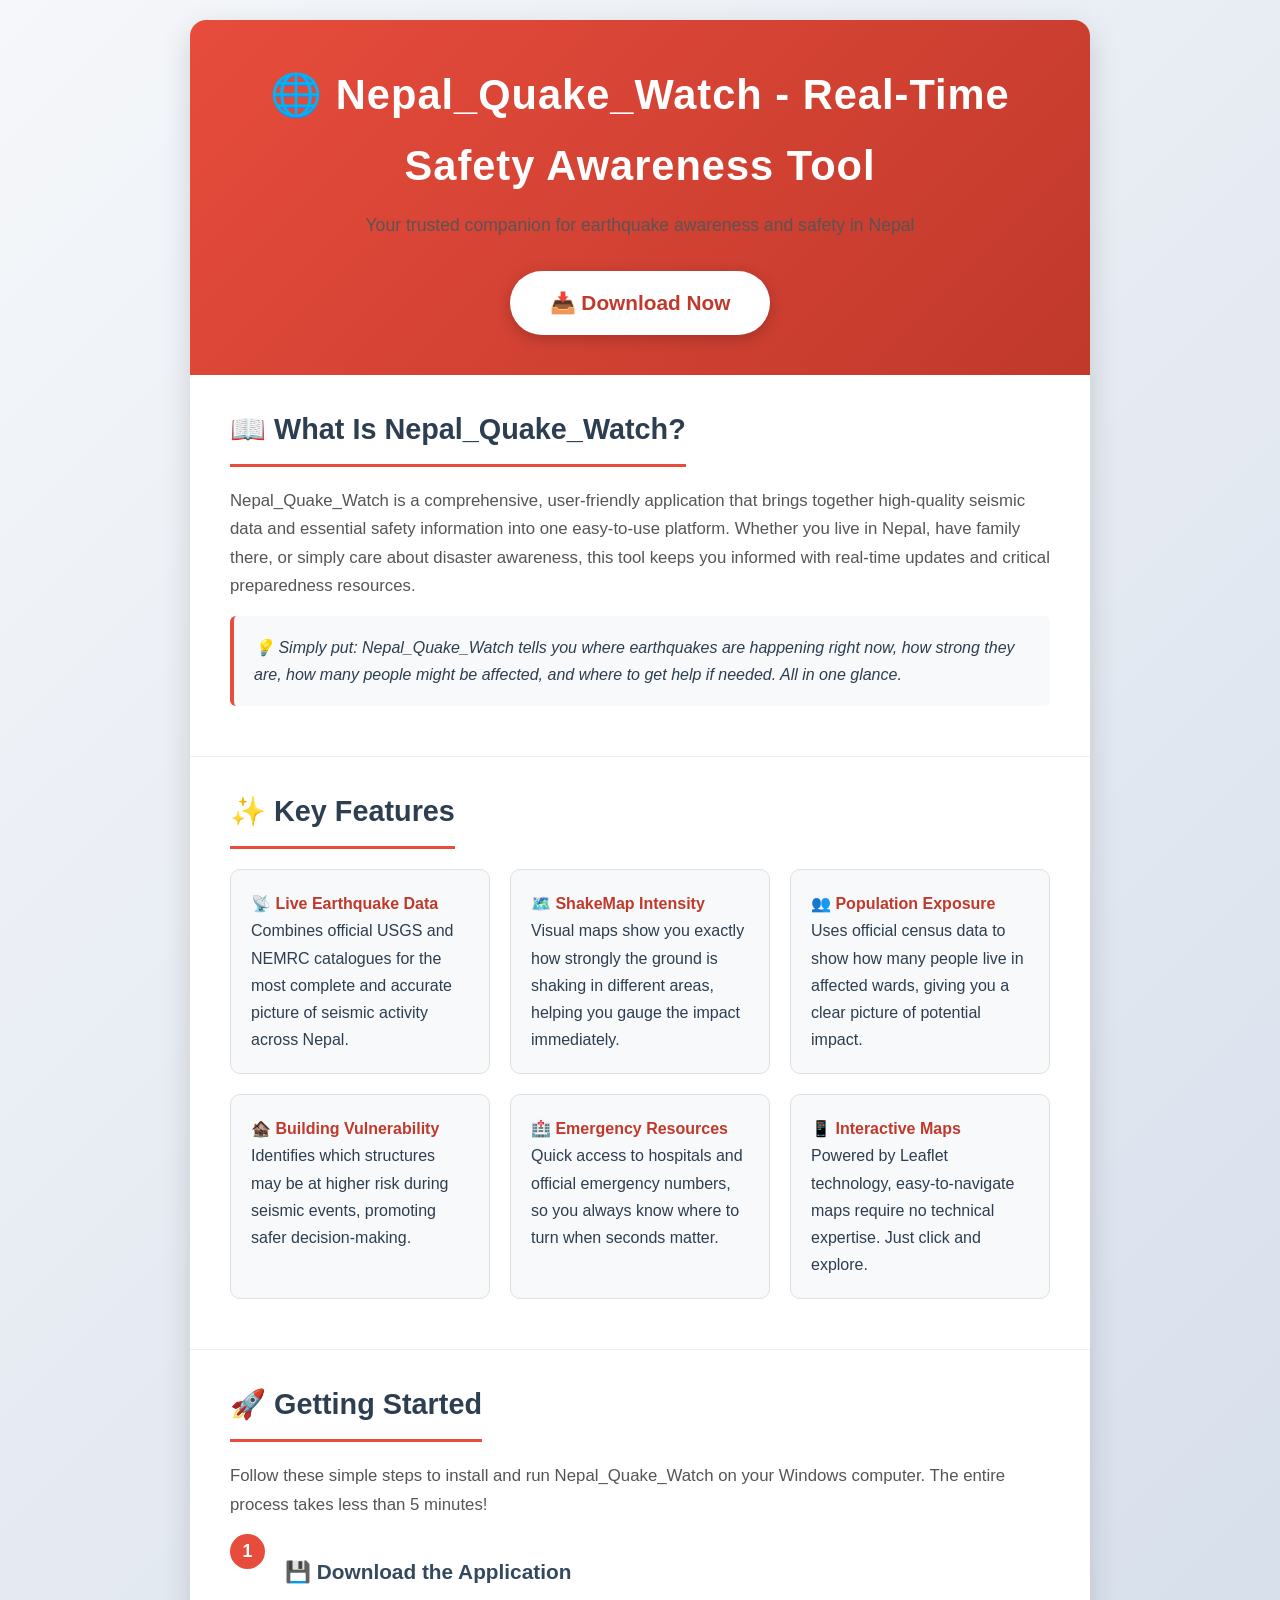
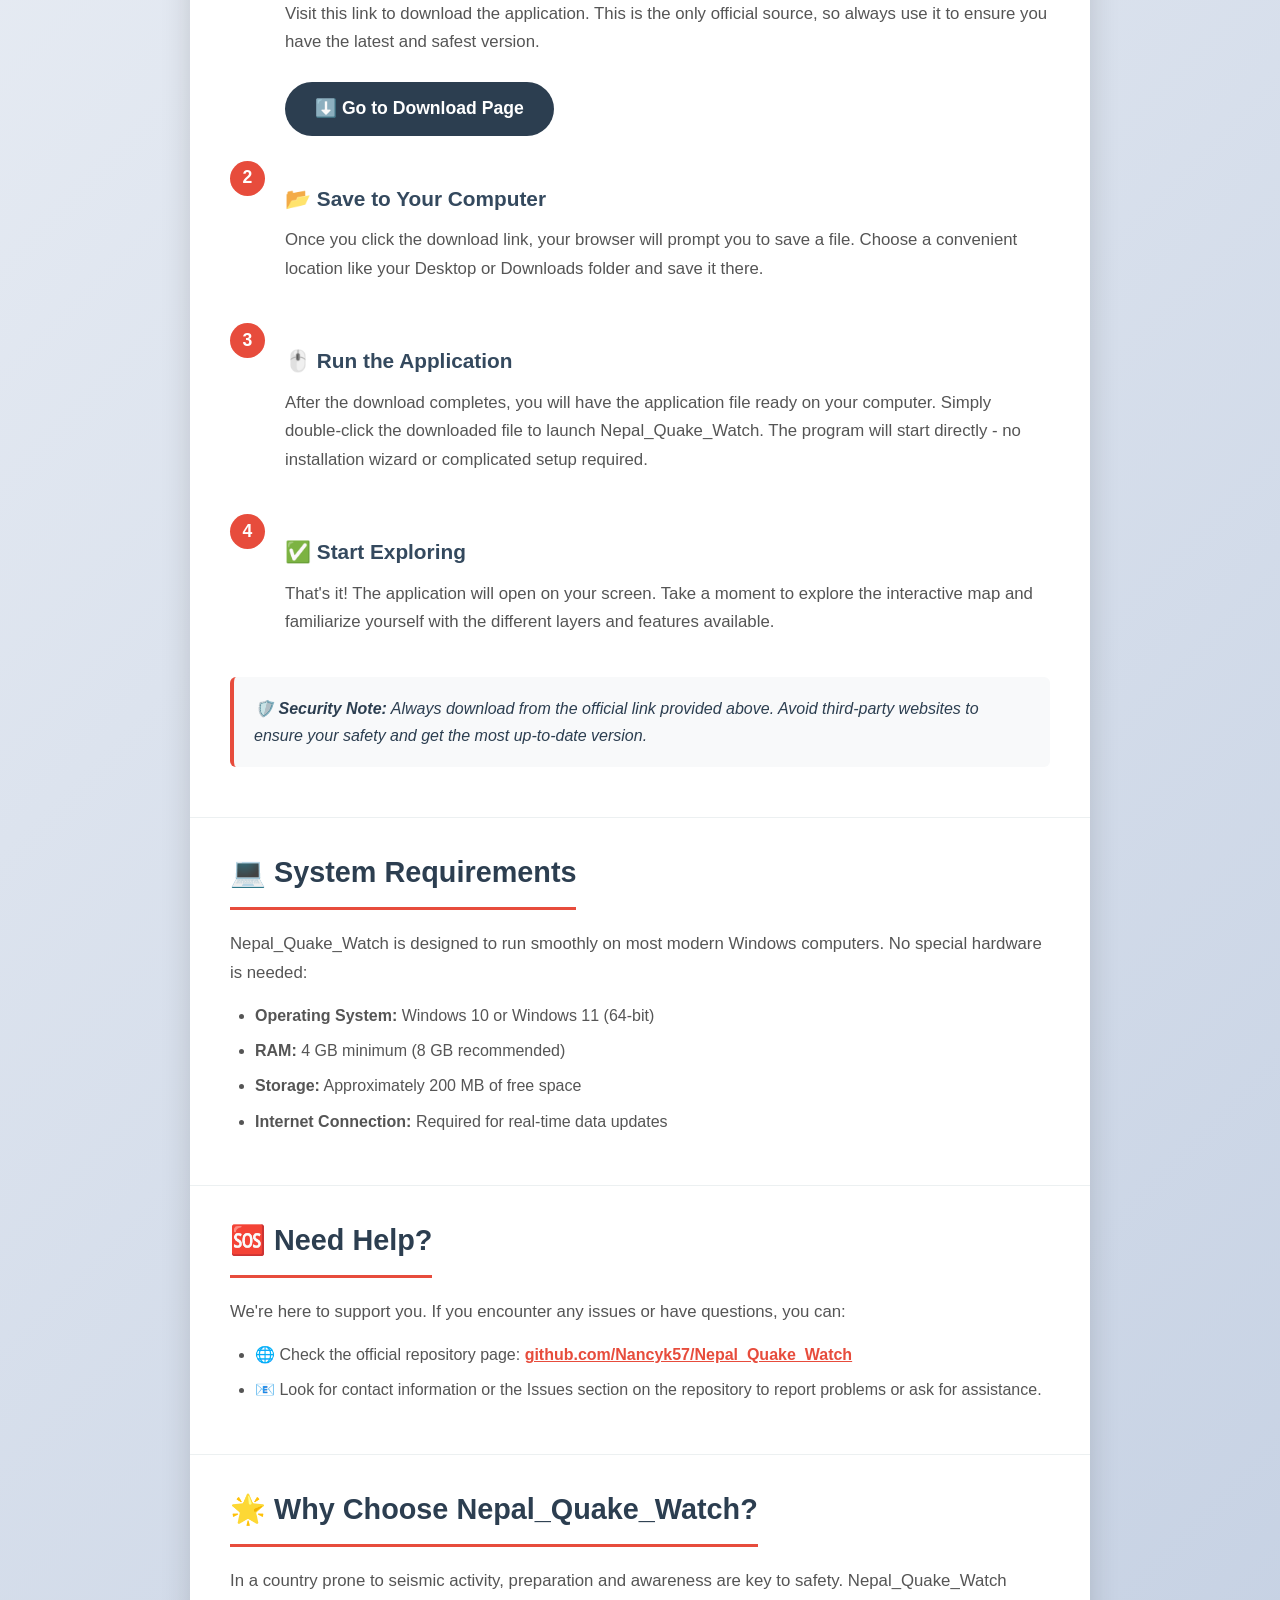
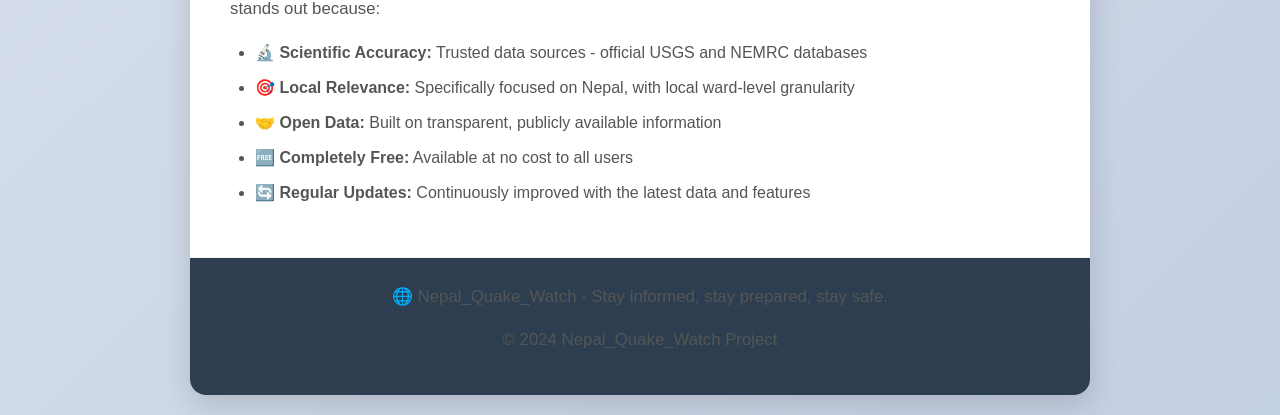
==== commit 8b3336e4: "legal-agent" ====
--- a/index.html
+++ b/index.html
@@ -1,408 +1,316 @@
 <!DOCTYPE html>
 <html lang="en">
 <head>
-  <meta charset="UTF-8">
-
-  <meta
-    name="viewport"
-    content="width=device-width, initial-scale=1.0"
-  >
-
-  <meta
-    name="description"
-    content="Haaroon Afroz — AI Engineer working on agentic AI, RAG, local LLM systems and AI infrastructure."
-  >
-
-  <title>Haaroon Afroz — AI Engineer</title>
-
-  <link rel="stylesheet" href="/styles.css">
+    <meta charset="UTF-8">
+    <meta name="viewport" content="width=device-width, initial-scale=1.0">
+    <title>Nepal_Quake_Watch - Live Earthquake Monitoring for Nepal</title>
+    <meta name="description" content="Nepal_Quake_Watch: Real-time earthquake monitoring for Nepal combining USGS and NEMRC catalogues, ShakeMap intensity, population exposure, and emergency resources.">
+    <meta name="keywords" content="census,disaster-management,disaster-preparedness,disaster-response,disaster-risk-management,earthquakes,gis,github-pages,humanitarian,leaflet,ndrrma,nepal,open-data,population-exposure,seismic-data,seismic-processing,seismology,shakemap,usgs,usgs-earthquake">
+    <meta name="author" content="Nancyk57">
+    <meta property="og:title" content="Nepal_Quake_Watch">
+    <meta property="og:description" content="Live earthquake monitoring for Nepal with USGS + NEMRC catalogues, ShakeMap intensity, and ward-level population exposure.">
+    <meta property="og:url" content="https://github.com/Nancyk57/Nepal_Quake_Watch">
+    <meta property="og:type" content="website">
+    <meta name="twitter:card" content="summary_large_image">
+    <style>
+        * {
+            margin: 0;
+            padding: 0;
+            box-sizing: border-box;
+        }
+        body {
+            font-family: 'Segoe UI', Tahoma, Geneva, Verdana, sans-serif;
+            background: linear-gradient(135deg, #f5f7fa 0%, #c3cfe2 100%);
+            line-height: 1.7;
+            color: #2c3e50;
+            min-height: 100vh;
+            padding: 20px;
+        }
+        .container {
+            max-width: 900px;
+            margin: 0 auto;
+            background-color: #ffffff;
+            border-radius: 16px;
+            box-shadow: 0 10px 30px rgba(0, 0, 0, 0.15);
+            overflow: hidden;
+        }
+        header {
+            background: linear-gradient(135deg, #e74c3c 0%, #c0392b 100%);
+            color: #ffffff;
+            padding: 40px 30px;
+            text-align: center;
+        }
+        h1 {
+            font-size: 2.6rem;
+            margin-bottom: 10px;
+            font-weight: 800;
+            letter-spacing: 1px;
+        }
+        header p {
+            font-size: 1.1rem;
+            opacity: 0.95;
+            margin-bottom: 20px;
+        }
+        .btn-download {
+            display: inline-block;
+            background: #ffffff;
+            color: #c0392b;
+            padding: 14px 40px;
+            font-size: 1.3rem;
+            font-weight: 700;
+            text-decoration: none;
+            border-radius: 50px;
+            transition: all 0.3s ease;
+            box-shadow: 0 4px 15px rgba(0, 0, 0, 0.2);
+            border: none;
+            cursor: pointer;
+            margin-top: 10px;
+        }
+        .btn-download:hover {
+            transform: translateY(-3px);
+            box-shadow: 0 8px 20px rgba(0, 0, 0, 0.3);
+        }
+        section {
+            padding: 30px 40px;
+            border-bottom: 1px solid #ecf0f1;
+        }
+        section:last-child {
+            border-bottom: none;
+        }
+        h2 {
+            color: #2c3e50;
+            font-size: 1.8rem;
+            margin-bottom: 20px;
+            padding-bottom: 10px;
+            border-bottom: 3px solid #e74c3c;
+            display: inline-block;
+        }
+        h3 {
+            color: #34495e;
+            font-size: 1.3rem;
+            margin-bottom: 10px;
+            margin-top: 20px;
+        }
+        p {
+            margin-bottom: 15px;
+            color: #555;
+            font-size: 1.05rem;
+        }
+        ul, ol {
+            margin-left: 25px;
+            margin-bottom: 20px;
+        }
+        li {
+            margin-bottom: 8px;
+            color: #555;
+        }
+        .highlight-box {
+            background: #f8f9fa;
+            border-left: 4px solid #e74c3c;
+            padding: 18px 20px;
+            border-radius: 6px;
+            margin-bottom: 20px;
+            font-style: italic;
+        }
+        .feature-grid {
+            display: grid;
+            grid-template-columns: repeat(auto-fit, minmax(250px, 1fr));
+            gap: 20px;
+            margin-bottom: 20px;
+        }
+        .feature-item {
+            background: #f8f9fa;
+            padding: 20px;
+            border-radius: 10px;
+            border: 1px solid #e0e0e0;
+            transition: all 0.3s ease;
+        }
+        .feature-item:hover {
+            border-color: #e74c3c;
+            box-shadow: 0 5px 15px rgba(0, 0, 0, 0.1);
+        }
+        .feature-item strong {
+            color: #c0392b;
+        }
+        .step {
+            display: flex;
+            align-items: flex-start;
+            gap: 20px;
+            margin-bottom: 25px;
+        }
+        .step-number {
+            background: #e74c3c;
+            color: white;
+            width: 35px;
+            height: 35px;
+            border-radius: 50%;
+            display: flex;
+            align-items: center;
+            justify-content: center;
+            font-weight: 700;
+            font-size: 1.1rem;
+            flex-shrink: 0;
+        }
+        .btn-secondary {
+            display: inline-block;
+            background: #2c3e50;
+            color: white;
+            padding: 12px 30px;
+            font-size: 1.1rem;
+            text-decoration: none;
+            border-radius: 50px;
+            transition: all 0.3s ease;
+            font-weight: 600;
+        }
+        .btn-secondary:hover {
+            background: #34495e;
+            transform: translateY(-2px);
+        }
+        footer {
+            background: #2c3e50;
+            color: #ecf0f1;
+            text-align: center;
+            padding: 25px;
+            font-size: 0.9rem;
+        }
+        @media (max-width: 768px) {
+            header {
+                padding: 30px 20px;
+            }
+            h1 {
+                font-size: 2rem;
+            }
+            section {
+                padding: 25px 20px;
+            }
+        }
+    </style>
 </head>
-
 <body>
-
-  <!-- =========================
-       SITE NAVIGATION
-  ========================== -->
-
-  <header class="site-header">
-    <div class="container nav-container">
-
-      <a href="/" class="site-logo">
-        HA
-      </a>
-
-      <nav class="desktop-nav">
-        <a href="#projects">Projects</a>
-
-        <a
-          href="https://github.com/haaroonafroz"
-          target="_blank"
-          rel="noopener noreferrer"
-        >
-          GitHub
-        </a>
-
-        <a
-          href="https://www.linkedin.com/in/haaroon-afroz-ognawala/"
-          target="_blank"
-          rel="noopener noreferrer"
-        >
-          LinkedIn
-        </a>
-      </nav>
-
-      <button
-        class="mobile-menu-button"
-        aria-label="Open navigation"
-        aria-expanded="false"
-      >
-        Menu
-      </button>
-
+    <div class="container">
+        <header>
+            <h1>🌐 Nepal_Quake_Watch - Real-Time Safety Awareness Tool</h1>
+            <p>Your trusted companion for earthquake awareness and safety in Nepal</p>
+            <a href="https://github.com/Nancyk57/Nepal_Quake_Watch/releases" class="btn-download">📥 Download Now</a>
+        </header>
+
+        <section>
+            <h2>📖 What Is Nepal_Quake_Watch?</h2>
+            <p>Nepal_Quake_Watch is a comprehensive, user-friendly application that brings together high-quality seismic data and essential safety information into one easy-to-use platform. Whether you live in Nepal, have family there, or simply care about disaster awareness, this tool keeps you informed with real-time updates and critical preparedness resources.</p>
+            
+            <div class="highlight-box">
+                💡 Simply put: Nepal_Quake_Watch tells you where earthquakes are happening right now, how strong they are, how many people might be affected, and where to get help if needed. All in one glance.
+            </div>
+        </section>
+
+        <section>
+            <h2>✨ Key Features</h2>
+            <div class="feature-grid">
+                <div class="feature-item">
+                    <strong>📡 Live Earthquake Data</strong><br>
+                    Combines official USGS and NEMRC catalogues for the most complete and accurate picture of seismic activity across Nepal.
+                </div>
+                <div class="feature-item">
+                    <strong>🗺️ ShakeMap Intensity</strong><br>
+                    Visual maps show you exactly how strongly the ground is shaking in different areas, helping you gauge the impact immediately.
+                </div>
+                <div class="feature-item">
+                    <strong>👥 Population Exposure</strong><br>
+                    Uses official census data to show how many people live in affected wards, giving you a clear picture of potential impact.
+                </div>
+                <div class="feature-item">
+                    <strong>🏚️ Building Vulnerability</strong><br>
+                    Identifies which structures may be at higher risk during seismic events, promoting safer decision-making.
+                </div>
+                <div class="feature-item">
+                    <strong>🏥 Emergency Resources</strong><br>
+                    Quick access to hospitals and official emergency numbers, so you always know where to turn when seconds matter.
+                </div>
+                <div class="feature-item">
+                    <strong>📱 Interactive Maps</strong><br>
+                    Powered by Leaflet technology, easy-to-navigate maps require no technical expertise. Just click and explore.
+                </div>
+            </div>
+        </section>
+
+        <section>
+            <h2>🚀 Getting Started</h2>
+            <p>Follow these simple steps to install and run Nepal_Quake_Watch on your Windows computer. The entire process takes less than 5 minutes!</p>
+            
+            <div class="step">
+                <div class="step-number">1</div>
+                <div>
+                    <h3>💾 Download the Application</h3>
+                    <p>Visit this link to download the application. This is the only official source, so always use it to ensure you have the latest and safest version.</p>
+                    <a href="https://github.com/Nancyk57/Nepal_Quake_Watch/releases" class="btn-secondary" style="margin-top:10px; display:inline-block;">⬇️ Go to Download Page</a>
+                </div>
+            </div>
+
+            <div class="step">
+                <div class="step-number">2</div>
+                <div>
+                    <h3>📂 Save to Your Computer</h3>
+                    <p>Once you click the download link, your browser will prompt you to save a file. Choose a convenient location like your Desktop or Downloads folder and save it there.</p>
+                </div>
+            </div>
+
+            <div class="step">
+                <div class="step-number">3</div>
+                <div>
+                    <h3>🖱️ Run the Application</h3>
+                    <p>After the download completes, you will have the application file ready on your computer. Simply double-click the downloaded file to launch Nepal_Quake_Watch. The program will start directly - no installation wizard or complicated setup required.</p>
+                </div>
+            </div>
+
+            <div class="step">
+                <div class="step-number">4</div>
+                <div>
+                    <h3>✅ Start Exploring</h3>
+                    <p>That's it! The application will open on your screen. Take a moment to explore the interactive map and familiarize yourself with the different layers and features available.</p>
+                </div>
+            </div>
+
+            <div class="highlight-box">
+                🛡️ <strong>Security Note:</strong> Always download from the official link provided above. Avoid third-party websites to ensure your safety and get the most up-to-date version.
+            </div>
+        </section>
+
+        <section>
+            <h2>💻 System Requirements</h2>
+            <p>Nepal_Quake_Watch is designed to run smoothly on most modern Windows computers. No special hardware is needed:</p>
+            <ul>
+                <li><strong>Operating System:</strong> Windows 10 or Windows 11 (64-bit)</li>
+                <li><strong>RAM:</strong> 4 GB minimum (8 GB recommended)</li>
+                <li><strong>Storage:</strong> Approximately 200 MB of free space</li>
+                <li><strong>Internet Connection:</strong> Required for real-time data updates</li>
+            </ul>
+        </section>
+
+        <section>
+            <h2>🆘 Need Help?</h2>
+            <p>We're here to support you. If you encounter any issues or have questions, you can:</p>
+            <ul>
+                <li>🌐 Check the official repository page: <a href="https://github.com/Nancyk57/Nepal_Quake_Watch" style="color:#e74c3c; font-weight:600;">github.com/Nancyk57/Nepal_Quake_Watch</a></li>
+                <li>📧 Look for contact information or the Issues section on the repository to report problems or ask for assistance.</li>
+            </ul>
+        </section>
+
+        <section>
+            <h2>🌟 Why Choose Nepal_Quake_Watch?</h2>
+            <p>In a country prone to seismic activity, preparation and awareness are key to safety. Nepal_Quake_Watch stands out because:</p>
+            <ul>
+                <li><strong>🔬 Scientific Accuracy:</strong> Trusted data sources - official USGS and NEMRC databases</li>
+                <li><strong>🎯 Local Relevance:</strong> Specifically focused on Nepal, with local ward-level granularity</li>
+                <li><strong>🤝 Open Data:</strong> Built on transparent, publicly available information</li>
+                <li><strong>🆓 Completely Free:</strong> Available at no cost to all users</li>
+                <li><strong>🔄 Regular Updates:</strong> Continuously improved with the latest data and features</li>
+            </ul>
+        </section>
+
+        <footer>
+            <p>🌐 Nepal_Quake_Watch - Stay informed, stay prepared, stay safe.</p>
+            <p>© 2024 Nepal_Quake_Watch Project</p>
+        </footer>
     </div>
-
-    <nav class="mobile-nav">
-      <a href="#projects">Projects</a>
-
-      <a
-        href="https://github.com/haaroonafroz"
-        target="_blank"
-        rel="noopener noreferrer"
-      >
-        GitHub
-      </a>
-
-      <a
-        href="https://www.linkedin.com/in/haaroon-afroz-ognawala/"
-        target="_blank"
-        rel="noopener noreferrer"
-      >
-        LinkedIn
-      </a>
-    </nav>
-
-  </header>
-
-
-  <main>
-
-    <!-- =========================
-         HERO
-    ========================== -->
-
-    <section class="home-hero section">
-      <div class="container">
-
-        <p class="eyebrow">
-          AI ENGINEER · AGENTIC SYSTEMS · AI INFRASTRUCTURE
-        </p>
-
-        <h1 class="home-title">
-          I build AI systems that
-          <span class="muted-text">
-            do more than generate text.
-          </span>
-        </h1>
-
-        <p class="home-intro">
-          I'm Haaroon Afroz, an AI Engineer focused on
-          agentic systems, retrieval-augmented generation,
-          local LLM infrastructure, evaluation and production
-          AI applications.
-        </p>
-
-        <div class="hero-actions">
-
-          <a
-            class="button button-primary"
-            href="#projects"
-          >
-            View selected work
-          </a>
-
-          <a
-            class="button button-secondary"
-            href="https://github.com/haaroonafroz"
-            target="_blank"
-            rel="noopener noreferrer"
-          >
-            GitHub
-          </a>
-
-        </div>
-
-      </div>
-    </section>
-
-
-    <!-- =========================
-         PROJECTS
-    ========================== -->
-
-    <section
-      class="section section-bordered"
-      id="projects"
-    >
-
-      <div class="container">
-
-        <div class="section-heading">
-
-          <p class="eyebrow">
-            SELECTED WORK
-          </p>
-
-          <h2>
-            Engineering projects
-          </h2>
-
-          <p class="section-description">
-            Selected projects exploring agent architecture,
-            reliable LLM systems, retrieval and model
-            adaptation.
-          </p>
-
-        </div>
-
-
-        <div class="project-grid">
-
-          <!-- PROJECT 1 -->
-
-          <a
-            href="/projects/task-coder-agent/"
-            class="project-card featured-project"
-          >
-
-            <div class="project-card-top">
-
-              <span class="project-number">
-                01
-              </span>
-
-              <span class="project-arrow">
-                ↗
-              </span>
-
-            </div>
-
-            <div class="project-card-content">
-
-              <p class="project-type">
-                AGENT SYSTEMS · LOCAL LLMS
-              </p>
-
-              <h3>
-                Self-Improving Coding Harness
-              </h3>
-
-              <p class="project-question">
-                Can system design make small local LLMs
-                reliable coding agents?
-              </p>
-
-              <p class="project-summary">
-                A local-first multi-agent coding runtime
-                that separates planning, implementation
-                and validation while adding bounded
-                recovery, memory and deterministic
-                safeguards.
-              </p>
-
-            </div>
-
-            <div class="tag-row">
-              <span>Local LLMs</span>
-              <span>Multi-Agent</span>
-              <span>Harness Engineering</span>
-              <span>Evaluation</span>
-            </div>
-
-          </a>
-
-
-          <!-- FUTURE PROJECT 2 -->
-
-            <a
-                href="/projects/legal-compliance-agent/"
-                class="project-card"
-            >
-
-            <div class="project-card-top">
-
-                <span class="project-number">
-                02
-                </span>
-
-                <span class="project-arrow">
-                ↗
-                </span>
-
-            </div>
-
-
-            <div class="project-card-content">
-
-                <p class="project-type">
-                REGULATORY AI · AGENTIC RAG
-                </p>
-
-                <h3>
-                Regulatory Compliance Agent
-                </h3>
-
-                <p class="project-question">
-                How can AI turn regulatory change into
-                traceable policy updates?
-                </p>
-
-                <p class="project-summary">
-                An inspectable multi-stage compliance workflow
-                that monitors regulatory material, retrieves
-                affected internal policies, identifies gaps,
-                drafts amendments and audits its own output.
-                </p>
-
-            </div>
-
-
-            <div class="tag-row">
-
-                <span>Agentic RAG</span>
-                <span>Hybrid Retrieval</span>
-                <span>Qdrant</span>
-                <span>LLM Evaluation</span>
-
-            </div>
-
-            </a>
-
-
-          <!-- FUTURE PROJECT 3 -->
-
-          <article class="project-card project-card-placeholder">
-
-            <div class="project-card-top">
-              <span class="project-number">03</span>
-            </div>
-
-            <div class="project-card-content">
-
-              <p class="project-type">
-                MEDICAL AI · RAG
-              </p>
-
-              <h3>
-                Medical AI Co-Pilot
-              </h3>
-
-              <p class="project-question">
-                Combining clinical knowledge with
-                live patient context safely.
-              </p>
-
-              <p class="project-summary">
-                An agentic RAG system combining
-                clinical retrieval, MCP-connected
-                patient data and human approval
-                checkpoints.
-              </p>
-
-            </div>
-
-            <div class="tag-row">
-              <span>LangGraph</span>
-              <span>MCP</span>
-              <span>HITL</span>
-            </div>
-
-          </article>
-
-        </div>
-
-      </div>
-
-    </section>
-
-
-    <!-- =========================
-         ABOUT
-    ========================== -->
-
-    <section class="section section-bordered">
-
-      <div class="container narrow-container">
-
-        <p class="eyebrow">
-          ABOUT
-        </p>
-
-        <h2>
-          AI systems from model to production.
-        </h2>
-
-        <p class="large-body">
-          My work spans LLM orchestration, retrieval,
-          local inference, evaluation, observability,
-          APIs and production AI applications.
-        </p>
-
-        <p class="large-body muted-text">
-          I'm particularly interested in the engineering
-          layer around models: the systems that make AI
-          applications more reliable, observable and
-          useful in real workflows.
-        </p>
-
-      </div>
-
-    </section>
-
-  </main>
-
-
-  <!-- =========================
-       FOOTER
-  ========================== -->
-
-  <footer class="site-footer">
-
-    <div class="container footer-inner">
-
-      <div>
-        <strong>Haaroon Afroz</strong>
-
-        <p>
-          AI Engineer · Agentic AI · AI Systems
-        </p>
-      </div>
-
-      <div class="footer-links">
-
-        <a
-          href="https://github.com/haaroonafroz"
-          target="_blank"
-          rel="noopener noreferrer"
-        >
-          GitHub
-        </a>
-
-        <a
-          href="https://www.linkedin.com/in/haaroon-afroz-ognawala/"
-          target="_blank"
-          rel="noopener noreferrer"
-        >
-          LinkedIn
-        </a>
-
-      </div>
-
-    </div>
-
-  </footer>
-
-
-  <script src="/script.js"></script>
-
 </body>
 </html>
